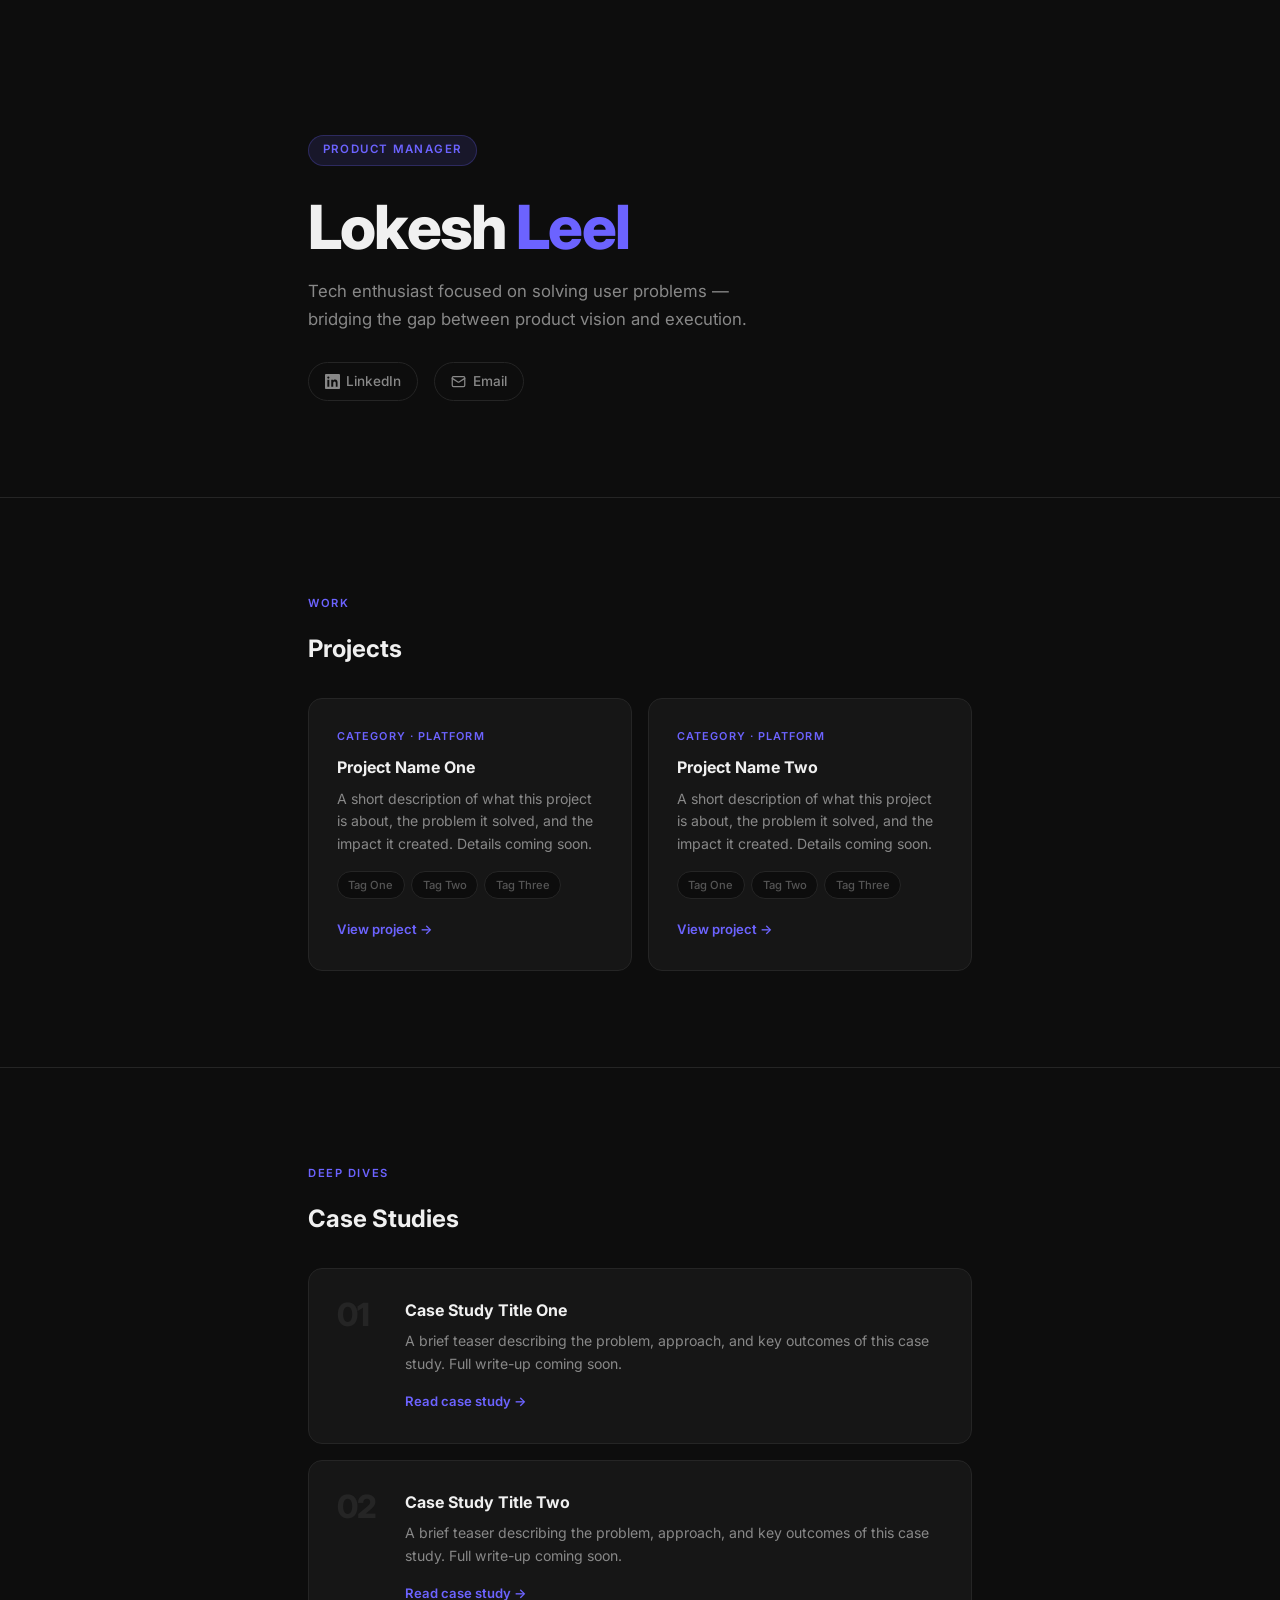
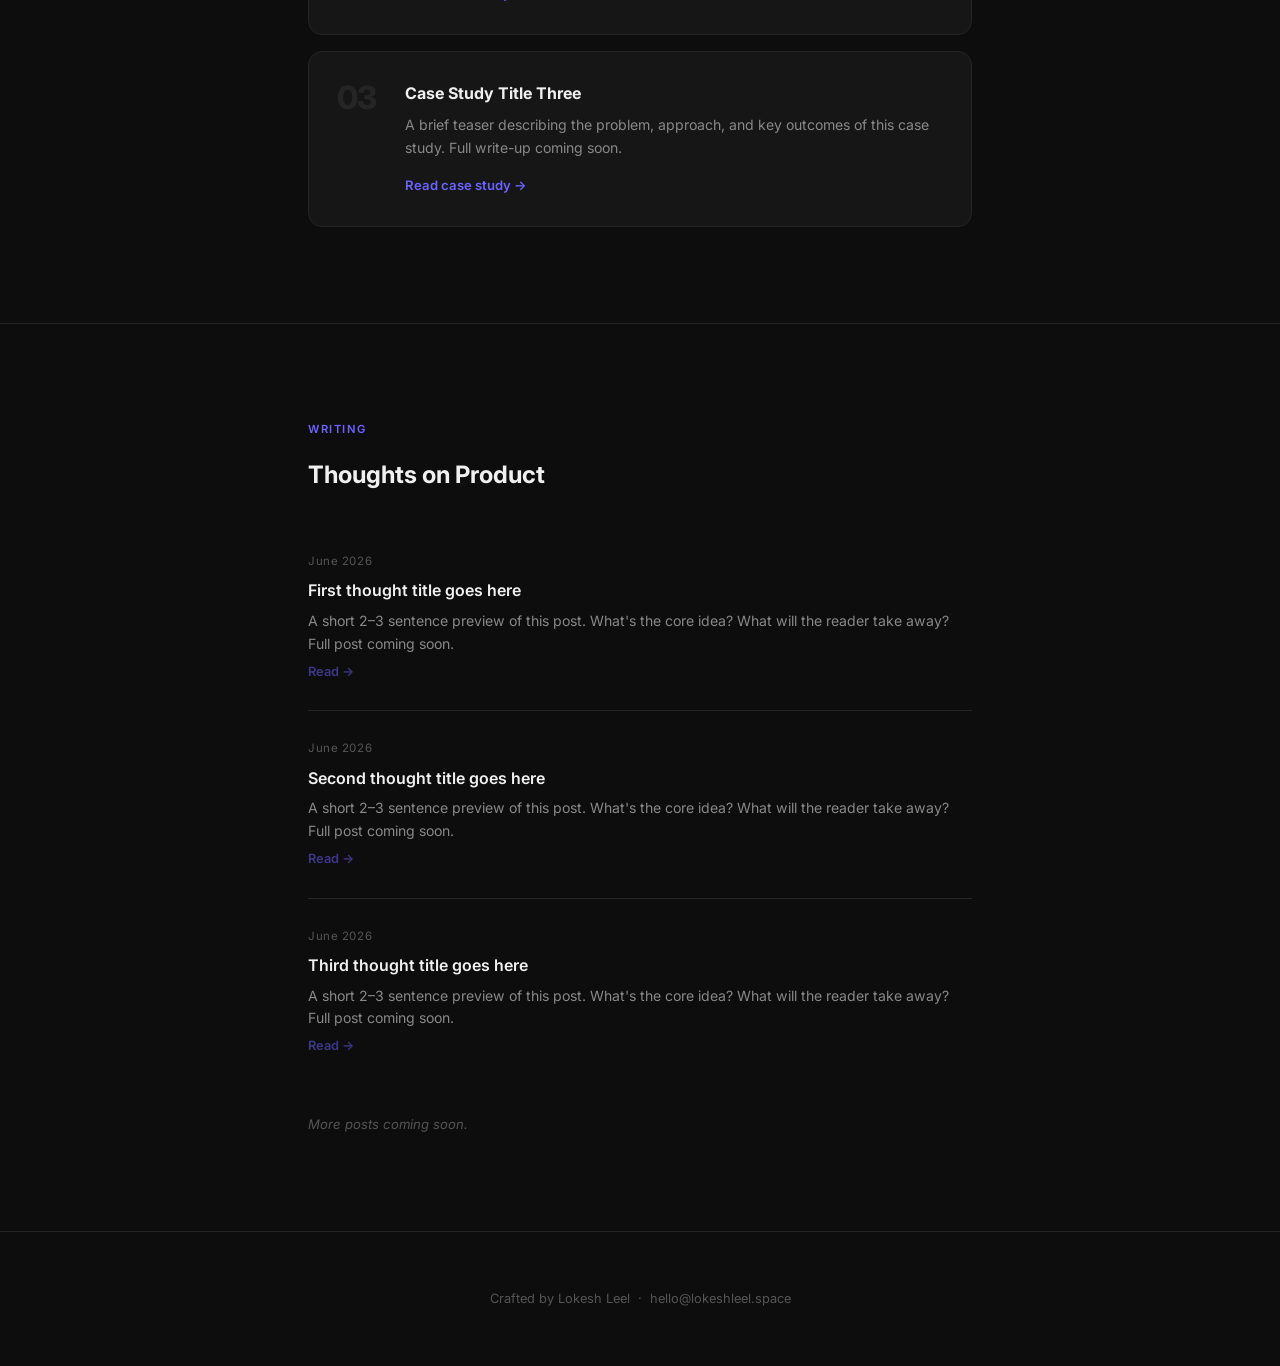
==== index.html @ c93e29b6 "Create placeholder pages for case studies and projects, activate links on index.html" ====
<!DOCTYPE html>
<html lang="en">
<head>
  <meta charset="UTF-8" />
  <meta name="viewport" content="width=device-width, initial-scale=1.0" />

  <!-- SEO -->
  <title>Lokesh Leel — Product Manager</title>
  <meta name="description" content="Lokesh Leel is a tech enthusiast and Product Manager focused on solving real user problems through thoughtful product design." />
  <meta name="author" content="Lokesh Leel" />
  <meta property="og:title" content="Lokesh Leel — Product Manager" />
  <meta property="og:description" content="Tech enthusiast focused on solving user problems." />
  <meta property="og:type" content="website" />
  <meta property="og:url" content="https://lokeshleel.space" />

  <!-- Fonts -->
  <link rel="preconnect" href="https://fonts.googleapis.com" />
  <link rel="preconnect" href="https://fonts.gstatic.com" crossorigin />
  <link href="https://fonts.googleapis.com/css2?family=Inter:wght@400;500;600;700;800&display=swap" rel="stylesheet" />

  <link rel="stylesheet" href="style.css" />

  <!-- Analytics -->
  <script defer src="https://cloud.umami.is/script.js" data-website-id="7a81422d-a703-432c-aa37-2cd7a7fa9232"></script>
</head>

<body>

  <!-- ════════════════════════════════
       HERO / NAME
  ════════════════════════════════ -->
  <section id="hero">
    <div class="container">

      <div class="fade-up">
        <span class="hero-tag">Product Manager</span>
      </div>

      <h1 class="hero-name fade-up">
        Lokesh <span>Leel</span>
      </h1>

      <p class="hero-bio fade-up">
        Tech enthusiast focused on solving user problems — bridging the gap between product vision and execution.
      </p>

      <div class="social-links fade-up">

        <!-- LinkedIn -->
        <a
          id="link-linkedin"
          class="social-link"
          href="https://www.linkedin.com/in/leellokesh/"
          target="_blank"
          rel="noopener noreferrer"
          aria-label="LinkedIn profile"
        >
          <svg viewBox="0 0 24 24" fill="currentColor" aria-hidden="true">
            <path d="M20.447 20.452H17.21v-5.569c0-1.328-.024-3.037-1.85-3.037-1.852 0-2.136 1.445-2.136 2.939v5.667H9.988V9h3.105v1.561h.044c.433-.82 1.489-1.685 3.065-1.685 3.277 0 3.882 2.157 3.882 4.964v6.612zM5.337 7.433a1.8 1.8 0 1 1 0-3.601 1.8 1.8 0 0 1 0 3.601zm1.554 13.019H3.783V9h3.108v11.452zM22.225 0H1.771C.792 0 0 .774 0 1.729v20.542C0 23.227.792 24 1.771 24h20.451C23.2 24 24 23.227 24 22.271V1.729C24 .774 23.2 0 22.222 0h.003z"/>
          </svg>
          LinkedIn
        </a>

        <!-- Email placeholder -->
        <a
          id="link-email"
          class="social-link"
          href="mailto:hello@lokeshleel.space"
          aria-label="Send an email"
        >
          <svg viewBox="0 0 24 24" fill="none" stroke="currentColor" stroke-width="2" stroke-linecap="round" stroke-linejoin="round" aria-hidden="true">
            <rect x="2" y="4" width="20" height="16" rx="2"/>
            <path d="m22 7-8.97 5.7a1.94 1.94 0 0 1-2.06 0L2 7"/>
          </svg>
          Email
        </a>

      </div>

    </div>
  </section>


  <!-- ════════════════════════════════
       PROJECTS
  ════════════════════════════════ -->
  <section id="projects">
    <div class="container">

      <p class="section-label">Work</p>
      <h2 class="section-title">Projects</h2>

      <div class="card-grid">

        <!-- Project 1 — placeholder -->
        <article class="card" id="project-1">
          <p class="card-tag">Category · Platform</p>
          <h3 class="card-title">Project Name One</h3>
          <p class="card-desc">
            A short description of what this project is about, the problem it solved, and the impact it created. Details coming soon.
          </p>
          <div class="chip-row">
            <span class="chip">Tag One</span>
            <span class="chip">Tag Two</span>
            <span class="chip">Tag Three</span>
          </div>
          <a class="card-link active" href="/project01/">View project →</a>
        </article>

        <!-- Project 2 — placeholder -->
        <article class="card" id="project-2">
          <p class="card-tag">Category · Platform</p>
          <h3 class="card-title">Project Name Two</h3>
          <p class="card-desc">
            A short description of what this project is about, the problem it solved, and the impact it created. Details coming soon.
          </p>
          <div class="chip-row">
            <span class="chip">Tag One</span>
            <span class="chip">Tag Two</span>
            <span class="chip">Tag Three</span>
          </div>
          <a class="card-link active" href="/project02/">View project →</a>
        </article>

      </div>
    </div>
  </section>


  <!-- ════════════════════════════════
       CASE STUDIES
  ════════════════════════════════ -->
  <section id="case-studies">
    <div class="container">

      <p class="section-label">Deep Dives</p>
      <h2 class="section-title">Case Studies</h2>

      <div class="case-grid">

        <!-- Case Study 1 -->
        <article class="case-card" id="case-study-1">
          <div class="case-num" aria-hidden="true">01</div>
          <div class="case-body">
            <h3 class="case-title">Case Study Title One</h3>
            <p class="case-teaser">
              A brief teaser describing the problem, approach, and key outcomes of this case study. Full write-up coming soon.
            </p>
            <a class="card-link active" href="/casestudy01/">Read case study →</a>
          </div>
        </article>

        <!-- Case Study 2 -->
        <article class="case-card" id="case-study-2">
          <div class="case-num" aria-hidden="true">02</div>
          <div class="case-body">
            <h3 class="case-title">Case Study Title Two</h3>
            <p class="case-teaser">
              A brief teaser describing the problem, approach, and key outcomes of this case study. Full write-up coming soon.
            </p>
            <a class="card-link active" href="/casestudy02/">Read case study →</a>
          </div>
        </article>

        <!-- Case Study 3 -->
        <article class="case-card" id="case-study-3">
          <div class="case-num" aria-hidden="true">03</div>
          <div class="case-body">
            <h3 class="case-title">Case Study Title Three</h3>
            <p class="case-teaser">
              A brief teaser describing the problem, approach, and key outcomes of this case study. Full write-up coming soon.
            </p>
            <a class="card-link active" href="/casestudy03/">Read case study →</a>
          </div>
        </article>

      </div>
    </div>
  </section>


  <!-- ════════════════════════════════
       THOUGHTS / MINI BLOG
  ════════════════════════════════ -->
  <section id="thoughts">
    <div class="container">

      <p class="section-label">Writing</p>
      <h2 class="section-title">Thoughts on Product</h2>

      <div class="thoughts-list">

        <!-- Thought 1 — placeholder -->
        <article class="thought-item" id="thought-1">
          <time class="thought-date" datetime="2026-06">June 2026</time>
          <h3 class="thought-title">First thought title goes here</h3>
          <p class="thought-excerpt">
            A short 2–3 sentence preview of this post. What's the core idea? What will the reader take away? Full post coming soon.
          </p>
          <a class="thought-link" href="#" aria-disabled="true" tabindex="-1">Read →</a>
        </article>

        <!-- Thought 2 — placeholder -->
        <article class="thought-item" id="thought-2">
          <time class="thought-date" datetime="2026-06">June 2026</time>
          <h3 class="thought-title">Second thought title goes here</h3>
          <p class="thought-excerpt">
            A short 2–3 sentence preview of this post. What's the core idea? What will the reader take away? Full post coming soon.
          </p>
          <a class="thought-link" href="#" aria-disabled="true" tabindex="-1">Read →</a>
        </article>

        <!-- Thought 3 — placeholder -->
        <article class="thought-item" id="thought-3">
          <time class="thought-date" datetime="2026-06">June 2026</time>
          <h3 class="thought-title">Third thought title goes here</h3>
          <p class="thought-excerpt">
            A short 2–3 sentence preview of this post. What's the core idea? What will the reader take away? Full post coming soon.
          </p>
          <a class="thought-link" href="#" aria-disabled="true" tabindex="-1">Read →</a>
        </article>

      </div>

      <p class="thoughts-footer">More posts coming soon.</p>

    </div>
  </section>


  <!-- ════════════════════════════════
       FOOTER
  ════════════════════════════════ -->
  <footer>
    <div class="container">
      <p>
        Crafted by <a href="https://www.linkedin.com/in/leellokesh/" target="_blank" rel="noopener noreferrer">Lokesh Leel</a>
        &nbsp;·&nbsp;
        <a href="mailto:hello@lokeshleel.space">hello@lokeshleel.space</a>
      </p>
    </div>
  </footer>

</body>
</html>
---- style.css ----
/* ===== RESET & BASE ===== */
*, *::before, *::after {
  box-sizing: border-box;
  margin: 0;
  padding: 0;
}

:root {
  --bg:           #0d0d0d;
  --surface:      #161616;
  --surface-hover:#1e1e1e;
  --border:       #252525;
  --accent:       #6c63ff;
  --accent-dim:   rgba(108, 99, 255, 0.12);
  --text-primary: #f0f0f0;
  --text-secondary: #888;
  --text-muted:   #555;

  --space-xs:  0.5rem;
  --space-sm:  1rem;
  --space-md:  1.75rem;
  --space-lg:  3.5rem;
  --space-xl:  6rem;

  --radius-sm: 8px;
  --radius-md: 14px;

  --max-w: 720px;
  --transition: 0.22s ease;
}

html {
  scroll-behavior: smooth;
}

body {
  background-color: var(--bg);
  color: var(--text-primary);
  font-family: 'Inter', sans-serif;
  font-size: 16px;
  line-height: 1.7;
  -webkit-font-smoothing: antialiased;
}

/* ===== LAYOUT ===== */
.container {
  max-width: var(--max-w);
  margin: 0 auto;
  padding: 0 var(--space-md);
}

section {
  padding: var(--space-xl) 0;
}

section + section {
  border-top: 1px solid var(--border);
}

/* ===== ANIMATIONS ===== */
@keyframes fadeUp {
  from {
    opacity: 0;
    transform: translateY(24px);
  }
  to {
    opacity: 1;
    transform: translateY(0);
  }
}

.fade-up {
  opacity: 0;
  animation: fadeUp 0.6s ease forwards;
}

.fade-up:nth-child(1) { animation-delay: 0.05s; }
.fade-up:nth-child(2) { animation-delay: 0.15s; }
.fade-up:nth-child(3) { animation-delay: 0.25s; }
.fade-up:nth-child(4) { animation-delay: 0.35s; }
.fade-up:nth-child(5) { animation-delay: 0.45s; }

/* ===== SECTION LABEL ===== */
.section-label {
  font-size: 0.7rem;
  font-weight: 600;
  letter-spacing: 0.14em;
  text-transform: uppercase;
  color: var(--accent);
  margin-bottom: var(--space-sm);
}

.section-title {
  font-size: 1.5rem;
  font-weight: 700;
  color: var(--text-primary);
  margin-bottom: var(--space-md);
}

/* ===== HERO ===== */
#hero {
  padding-top: calc(var(--space-xl) * 1.4);
  padding-bottom: var(--space-xl);
  border-top: none;
}

.hero-tag {
  display: inline-block;
  font-size: 0.72rem;
  font-weight: 600;
  letter-spacing: 0.12em;
  text-transform: uppercase;
  color: var(--accent);
  background: var(--accent-dim);
  border: 1px solid rgba(108, 99, 255, 0.25);
  border-radius: 999px;
  padding: 0.3rem 0.85rem;
  margin-bottom: var(--space-md);
}

.hero-name {
  font-size: clamp(2.4rem, 6vw, 3.8rem);
  font-weight: 800;
  line-height: 1.1;
  letter-spacing: -0.03em;
  color: var(--text-primary);
  margin-bottom: var(--space-sm);
}

.hero-name span {
  color: var(--accent);
}

.hero-bio {
  font-size: 1.05rem;
  color: var(--text-secondary);
  max-width: 480px;
  margin-bottom: var(--space-md);
}

/* Social links */
.social-links {
  display: flex;
  gap: var(--space-sm);
  flex-wrap: wrap;
}

.social-link {
  display: inline-flex;
  align-items: center;
  gap: 0.4rem;
  font-size: 0.85rem;
  font-weight: 500;
  color: var(--text-secondary);
  text-decoration: none;
  padding: 0.45rem 1rem;
  border: 1px solid var(--border);
  border-radius: 999px;
  transition: color var(--transition), border-color var(--transition), background var(--transition);
}

.social-link:hover {
  color: var(--text-primary);
  border-color: var(--accent);
  background: var(--accent-dim);
}

.social-link svg {
  width: 15px;
  height: 15px;
  flex-shrink: 0;
}

/* ===== CARDS ===== */
.card-grid {
  display: grid;
  grid-template-columns: 1fr;
  gap: var(--space-sm);
}

@media (min-width: 560px) {
  .card-grid {
    grid-template-columns: 1fr 1fr;
  }
}

.card {
  background: var(--surface);
  border: 1px solid var(--border);
  border-radius: var(--radius-md);
  padding: var(--space-md);
  transition: transform var(--transition), border-color var(--transition), background var(--transition);
  cursor: default;
}

.card:hover {
  transform: translateY(-4px);
  border-color: rgba(108, 99, 255, 0.35);
  background: var(--surface-hover);
}

.card-tag {
  font-size: 0.68rem;
  font-weight: 600;
  letter-spacing: 0.1em;
  text-transform: uppercase;
  color: var(--accent);
  margin-bottom: 0.5rem;
}

.card-title {
  font-size: 1rem;
  font-weight: 700;
  color: var(--text-primary);
  margin-bottom: 0.45rem;
}

.card-desc {
  font-size: 0.88rem;
  color: var(--text-secondary);
  line-height: 1.6;
  margin-bottom: var(--space-sm);
}

.chip-row {
  display: flex;
  flex-wrap: wrap;
  gap: 0.4rem;
  margin-bottom: var(--space-sm);
}

.chip {
  font-size: 0.7rem;
  font-weight: 500;
  color: var(--text-muted);
  background: var(--bg);
  border: 1px solid var(--border);
  border-radius: 999px;
  padding: 0.2rem 0.65rem;
}

.card-link {
  font-size: 0.82rem;
  font-weight: 600;
  color: var(--accent);
  text-decoration: none;
  opacity: 0.5;
  pointer-events: none;
  display: inline-flex;
  align-items: center;
  gap: 0.3rem;
  transition: opacity var(--transition);
}

.card-link.active {
  opacity: 1;
  pointer-events: all;
}

.card-link.active:hover {
  opacity: 0.75;
}

/* ===== CASE STUDIES ===== */
.case-grid {
  display: flex;
  flex-direction: column;
  gap: var(--space-sm);
}

.case-card {
  background: var(--surface);
  border: 1px solid var(--border);
  border-radius: var(--radius-md);
  padding: var(--space-md);
  display: flex;
  gap: var(--space-md);
  align-items: flex-start;
  transition: transform var(--transition), border-color var(--transition), background var(--transition);
}

.case-card:hover {
  transform: translateY(-3px);
  border-color: rgba(108, 99, 255, 0.35);
  background: var(--surface-hover);
}

.case-num {
  font-size: 2rem;
  font-weight: 800;
  color: var(--border);
  line-height: 1;
  min-width: 2.5rem;
  letter-spacing: -0.04em;
  padding-top: 2px;
  transition: color var(--transition);
}

.case-card:hover .case-num {
  color: var(--accent);
}

.case-body {
  flex: 1;
}

.case-title {
  font-size: 1rem;
  font-weight: 700;
  color: var(--text-primary);
  margin-bottom: 0.4rem;
}

.case-teaser {
  font-size: 0.88rem;
  color: var(--text-secondary);
  line-height: 1.6;
  margin-bottom: 0.75rem;
}

/* ===== THOUGHTS ===== */
.thoughts-list {
  display: flex;
  flex-direction: column;
  gap: 0;
}

.thought-item {
  padding: var(--space-md) 0;
  border-bottom: 1px solid var(--border);
  display: flex;
  flex-direction: column;
  gap: 0.35rem;
  transition: padding-left var(--transition);
}

.thought-item:last-of-type {
  border-bottom: none;
}

.thought-item:hover {
  padding-left: 6px;
}

.thought-date {
  font-size: 0.72rem;
  color: var(--text-muted);
  letter-spacing: 0.05em;
}

.thought-title {
  font-size: 1rem;
  font-weight: 600;
  color: var(--text-primary);
}

.thought-excerpt {
  font-size: 0.88rem;
  color: var(--text-secondary);
  line-height: 1.6;
}

.thought-link {
  font-size: 0.8rem;
  font-weight: 600;
  color: var(--accent);
  text-decoration: none;
  opacity: 0.5;
  pointer-events: none;
  align-self: flex-start;
}

.thoughts-footer {
  margin-top: var(--space-md);
  font-size: 0.82rem;
  color: var(--text-muted);
  font-style: italic;
}

/* ===== FOOTER ===== */
footer {
  border-top: 1px solid var(--border);
  padding: var(--space-lg) 0;
  text-align: center;
  font-size: 0.8rem;
  color: var(--text-muted);
}

footer a {
  color: var(--text-muted);
  text-decoration: none;
  transition: color var(--transition);
}

footer a:hover {
  color: var(--accent);
}

/* ===== RESPONSIVE ===== */
@media (max-width: 480px) {
  .case-card {
    flex-direction: column;
    gap: 0.5rem;
  }

  .case-num {
    font-size: 1.4rem;
  }
}
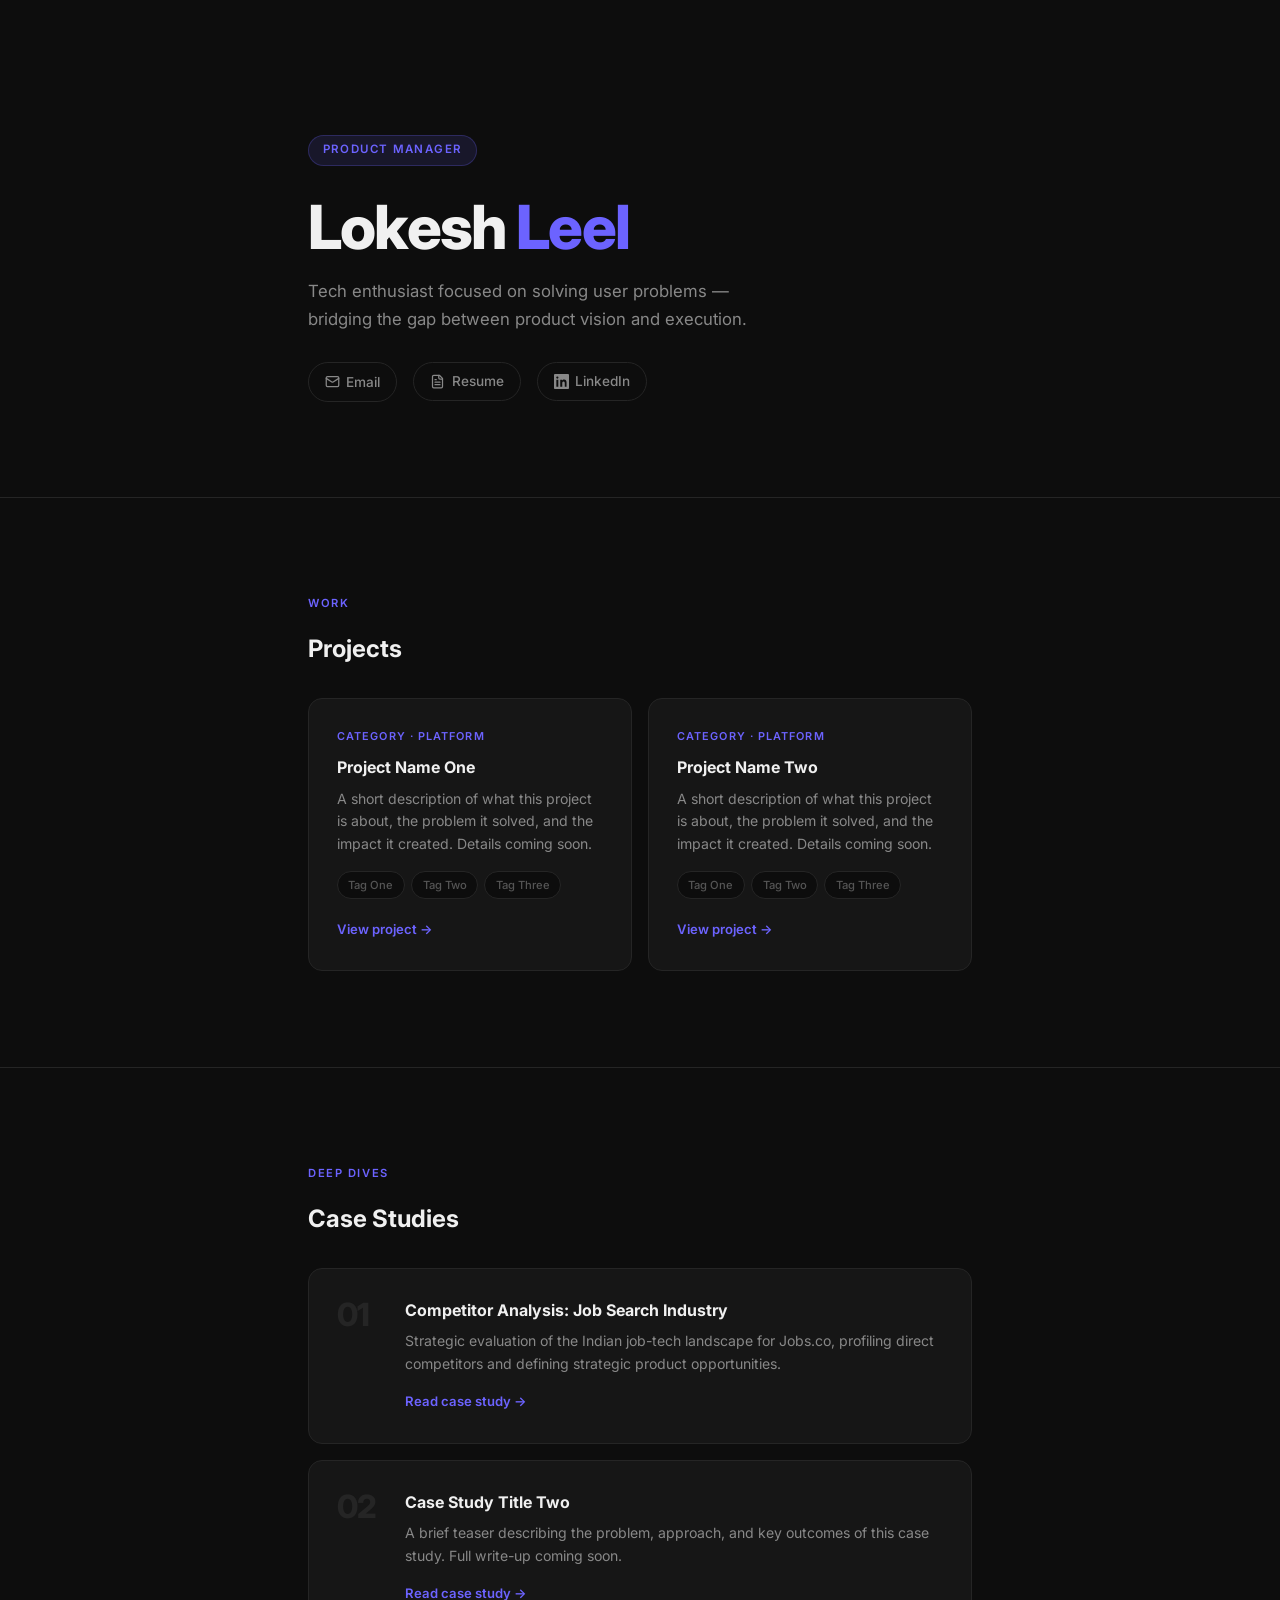
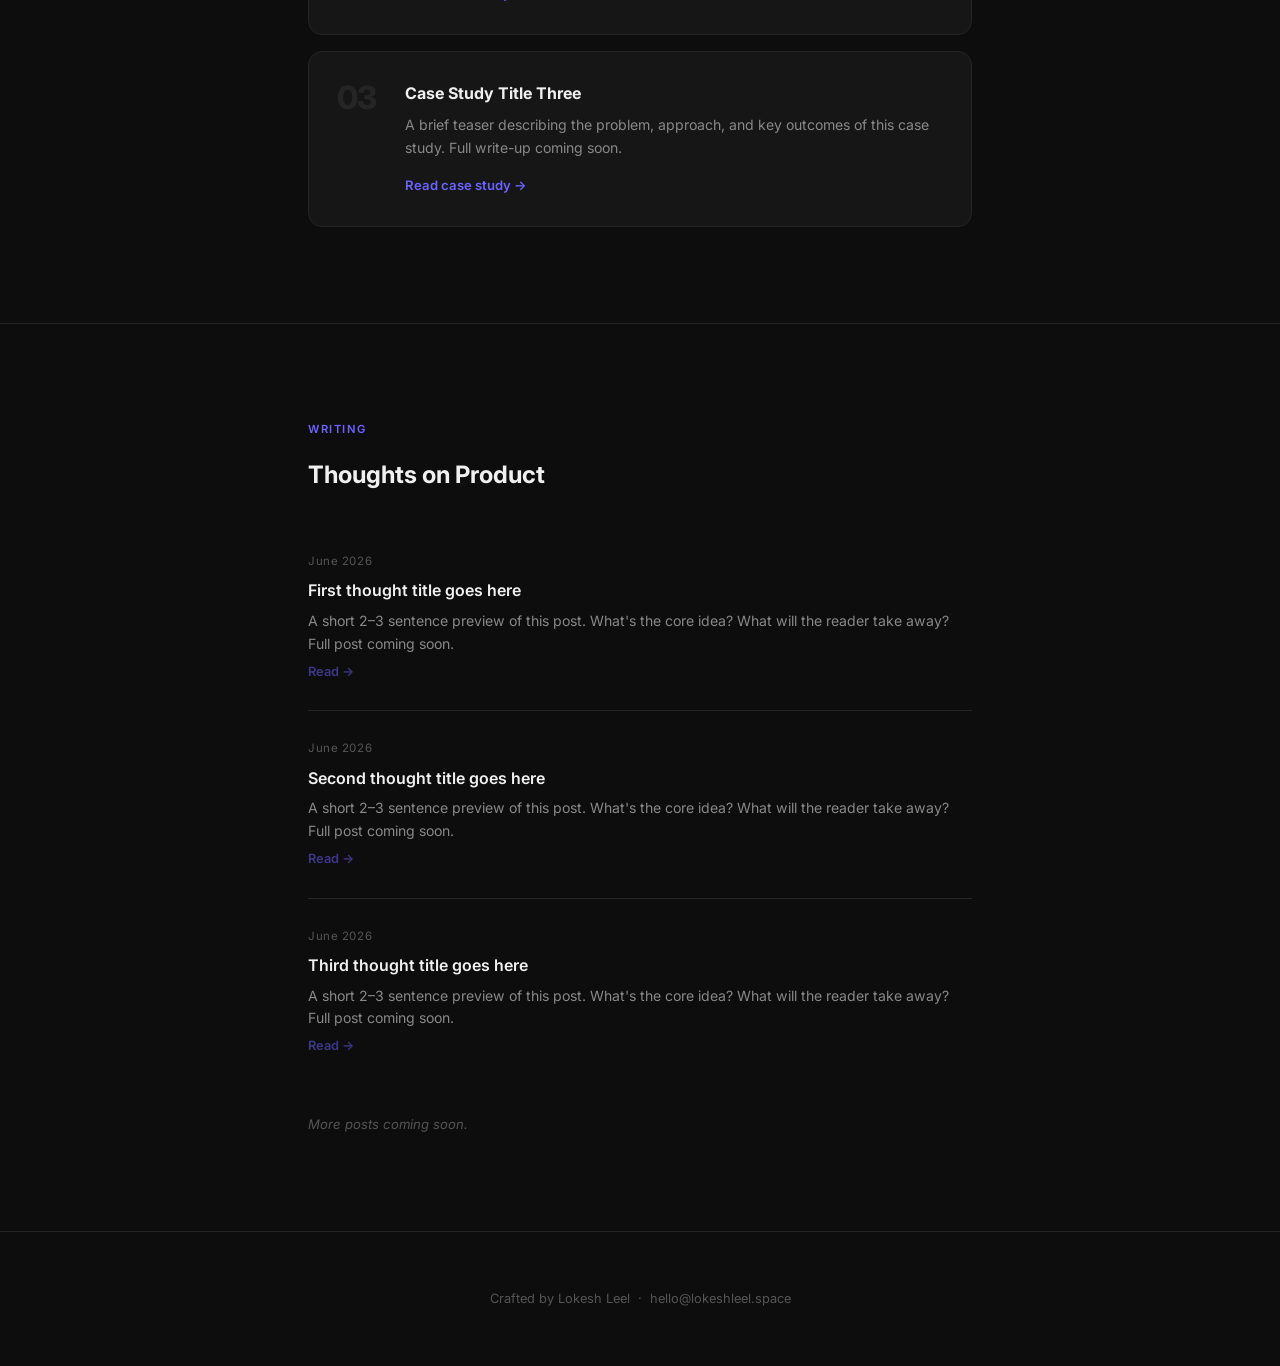
==== commit b9f0b5b9: "Update competitor analysis case study page, add resume and case study assets" ====
--- a/index.html
+++ b/index.html
@@ -1,12 +1,14 @@
 <!DOCTYPE html>
 <html lang="en">
+
 <head>
   <meta charset="UTF-8" />
   <meta name="viewport" content="width=device-width, initial-scale=1.0" />
 
   <!-- SEO -->
   <title>Lokesh Leel — Product Manager</title>
-  <meta name="description" content="Lokesh Leel is a tech enthusiast and Product Manager focused on solving real user problems through thoughtful product design." />
+  <meta name="description"
+    content="Lokesh Leel is a tech enthusiast and Product Manager focused on solving real user problems through thoughtful product design." />
   <meta name="author" content="Lokesh Leel" />
   <meta property="og:title" content="Lokesh Leel — Product Manager" />
   <meta property="og:description" content="Tech enthusiast focused on solving user problems." />
@@ -46,33 +48,38 @@
 
       <div class="social-links fade-up">
 
+        <!-- Email -->
+        <a id="link-email" class="social-link" href="mailto:hello@lokeshleel.space" aria-label="Send an email">
+          <svg viewBox="0 0 24 24" fill="none" stroke="currentColor" stroke-width="2" stroke-linecap="round"
+            stroke-linejoin="round" aria-hidden="true">
+            <rect x="2" y="4" width="20" height="16" rx="2" />
+            <path d="m22 7-8.97 5.7a1.94 1.94 0 0 1-2.06 0L2 7" />
+          </svg>
+          Email
+        </a>
+
+        <!-- Resume -->
+        <a id="link-resume" class="social-link" href="Resume/Lokesh%20Leel%20-%20Professional%20Resume%20(PM).pdf"
+          target="_blank" rel="noopener noreferrer" aria-label="View Resume">
+          <svg viewBox="0 0 24 24" fill="none" stroke="currentColor" stroke-width="2" stroke-linecap="round"
+            stroke-linejoin="round" aria-hidden="true">
+            <path d="M15 2H6a2 2 0 0 0-2 2v16a2 2 0 0 0 2 2h12a2 2 0 0 0 2-2V7Z" />
+            <path d="M14 2v4a2 2 0 0 0 2 2h4" />
+            <path d="M10 9H8" />
+            <path d="M16 13H8" />
+            <path d="M16 17H8" />
+          </svg>
+          Resume
+        </a>
+
         <!-- LinkedIn -->
-        <a
-          id="link-linkedin"
-          class="social-link"
-          href="https://www.linkedin.com/in/leellokesh/"
-          target="_blank"
-          rel="noopener noreferrer"
-          aria-label="LinkedIn profile"
-        >
+        <a id="link-linkedin" class="social-link" href="https://www.linkedin.com/in/leellokesh/" target="_blank"
+          rel="noopener noreferrer" aria-label="LinkedIn profile">
           <svg viewBox="0 0 24 24" fill="currentColor" aria-hidden="true">
-            <path d="M20.447 20.452H17.21v-5.569c0-1.328-.024-3.037-1.85-3.037-1.852 0-2.136 1.445-2.136 2.939v5.667H9.988V9h3.105v1.561h.044c.433-.82 1.489-1.685 3.065-1.685 3.277 0 3.882 2.157 3.882 4.964v6.612zM5.337 7.433a1.8 1.8 0 1 1 0-3.601 1.8 1.8 0 0 1 0 3.601zm1.554 13.019H3.783V9h3.108v11.452zM22.225 0H1.771C.792 0 0 .774 0 1.729v20.542C0 23.227.792 24 1.771 24h20.451C23.2 24 24 23.227 24 22.271V1.729C24 .774 23.2 0 22.222 0h.003z"/>
+            <path
+              d="M20.447 20.452H17.21v-5.569c0-1.328-.024-3.037-1.85-3.037-1.852 0-2.136 1.445-2.136 2.939v5.667H9.988V9h3.105v1.561h.044c.433-.82 1.489-1.685 3.065-1.685 3.277 0 3.882 2.157 3.882 4.964v6.612zM5.337 7.433a1.8 1.8 0 1 1 0-3.601 1.8 1.8 0 0 1 0 3.601zm1.554 13.019H3.783V9h3.108v11.452zM22.225 0H1.771C.792 0 0 .774 0 1.729v20.542C0 23.227.792 24 1.771 24h20.451C23.2 24 24 23.227 24 22.271V1.729C24 .774 23.2 0 22.222 0h.003z" />
           </svg>
           LinkedIn
-        </a>
-
-        <!-- Email placeholder -->
-        <a
-          id="link-email"
-          class="social-link"
-          href="mailto:hello@lokeshleel.space"
-          aria-label="Send an email"
-        >
-          <svg viewBox="0 0 24 24" fill="none" stroke="currentColor" stroke-width="2" stroke-linecap="round" stroke-linejoin="round" aria-hidden="true">
-            <rect x="2" y="4" width="20" height="16" rx="2"/>
-            <path d="m22 7-8.97 5.7a1.94 1.94 0 0 1-2.06 0L2 7"/>
-          </svg>
-          Email
         </a>
 
       </div>
@@ -97,7 +104,8 @@
           <p class="card-tag">Category · Platform</p>
           <h3 class="card-title">Project Name One</h3>
           <p class="card-desc">
-            A short description of what this project is about, the problem it solved, and the impact it created. Details coming soon.
+            A short description of what this project is about, the problem it solved, and the impact it created. Details
+            coming soon.
           </p>
           <div class="chip-row">
             <span class="chip">Tag One</span>
@@ -112,7 +120,8 @@
           <p class="card-tag">Category · Platform</p>
           <h3 class="card-title">Project Name Two</h3>
           <p class="card-desc">
-            A short description of what this project is about, the problem it solved, and the impact it created. Details coming soon.
+            A short description of what this project is about, the problem it solved, and the impact it created. Details
+            coming soon.
           </p>
           <div class="chip-row">
             <span class="chip">Tag One</span>
@@ -142,9 +151,9 @@
         <article class="case-card" id="case-study-1">
           <div class="case-num" aria-hidden="true">01</div>
           <div class="case-body">
-            <h3 class="case-title">Case Study Title One</h3>
+            <h3 class="case-title">Competitor Analysis: Job Search Industry</h3>
             <p class="case-teaser">
-              A brief teaser describing the problem, approach, and key outcomes of this case study. Full write-up coming soon.
+              Strategic evaluation of the Indian job-tech landscape for Jobs.co, profiling direct competitors and defining strategic product opportunities.
             </p>
             <a class="card-link active" href="/casestudy01/">Read case study →</a>
           </div>
@@ -156,7 +165,8 @@
           <div class="case-body">
             <h3 class="case-title">Case Study Title Two</h3>
             <p class="case-teaser">
-              A brief teaser describing the problem, approach, and key outcomes of this case study. Full write-up coming soon.
+              A brief teaser describing the problem, approach, and key outcomes of this case study. Full write-up coming
+              soon.
             </p>
             <a class="card-link active" href="/casestudy02/">Read case study →</a>
           </div>
@@ -168,7 +178,8 @@
           <div class="case-body">
             <h3 class="case-title">Case Study Title Three</h3>
             <p class="case-teaser">
-              A brief teaser describing the problem, approach, and key outcomes of this case study. Full write-up coming soon.
+              A brief teaser describing the problem, approach, and key outcomes of this case study. Full write-up coming
+              soon.
             </p>
             <a class="card-link active" href="/casestudy03/">Read case study →</a>
           </div>
@@ -195,7 +206,8 @@
           <time class="thought-date" datetime="2026-06">June 2026</time>
           <h3 class="thought-title">First thought title goes here</h3>
           <p class="thought-excerpt">
-            A short 2–3 sentence preview of this post. What's the core idea? What will the reader take away? Full post coming soon.
+            A short 2–3 sentence preview of this post. What's the core idea? What will the reader take away? Full post
+            coming soon.
           </p>
           <a class="thought-link" href="#" aria-disabled="true" tabindex="-1">Read →</a>
         </article>
@@ -205,7 +217,8 @@
           <time class="thought-date" datetime="2026-06">June 2026</time>
           <h3 class="thought-title">Second thought title goes here</h3>
           <p class="thought-excerpt">
-            A short 2–3 sentence preview of this post. What's the core idea? What will the reader take away? Full post coming soon.
+            A short 2–3 sentence preview of this post. What's the core idea? What will the reader take away? Full post
+            coming soon.
           </p>
           <a class="thought-link" href="#" aria-disabled="true" tabindex="-1">Read →</a>
         </article>
@@ -215,7 +228,8 @@
           <time class="thought-date" datetime="2026-06">June 2026</time>
           <h3 class="thought-title">Third thought title goes here</h3>
           <p class="thought-excerpt">
-            A short 2–3 sentence preview of this post. What's the core idea? What will the reader take away? Full post coming soon.
+            A short 2–3 sentence preview of this post. What's the core idea? What will the reader take away? Full post
+            coming soon.
           </p>
           <a class="thought-link" href="#" aria-disabled="true" tabindex="-1">Read →</a>
         </article>
@@ -234,7 +248,8 @@
   <footer>
     <div class="container">
       <p>
-        Crafted by <a href="https://www.linkedin.com/in/leellokesh/" target="_blank" rel="noopener noreferrer">Lokesh Leel</a>
+        Crafted by <a href="https://www.linkedin.com/in/leellokesh/" target="_blank" rel="noopener noreferrer">Lokesh
+          Leel</a>
         &nbsp;·&nbsp;
         <a href="mailto:hello@lokeshleel.space">hello@lokeshleel.space</a>
       </p>
@@ -242,4 +257,5 @@
   </footer>
 
 </body>
-</html>
+
+</html>
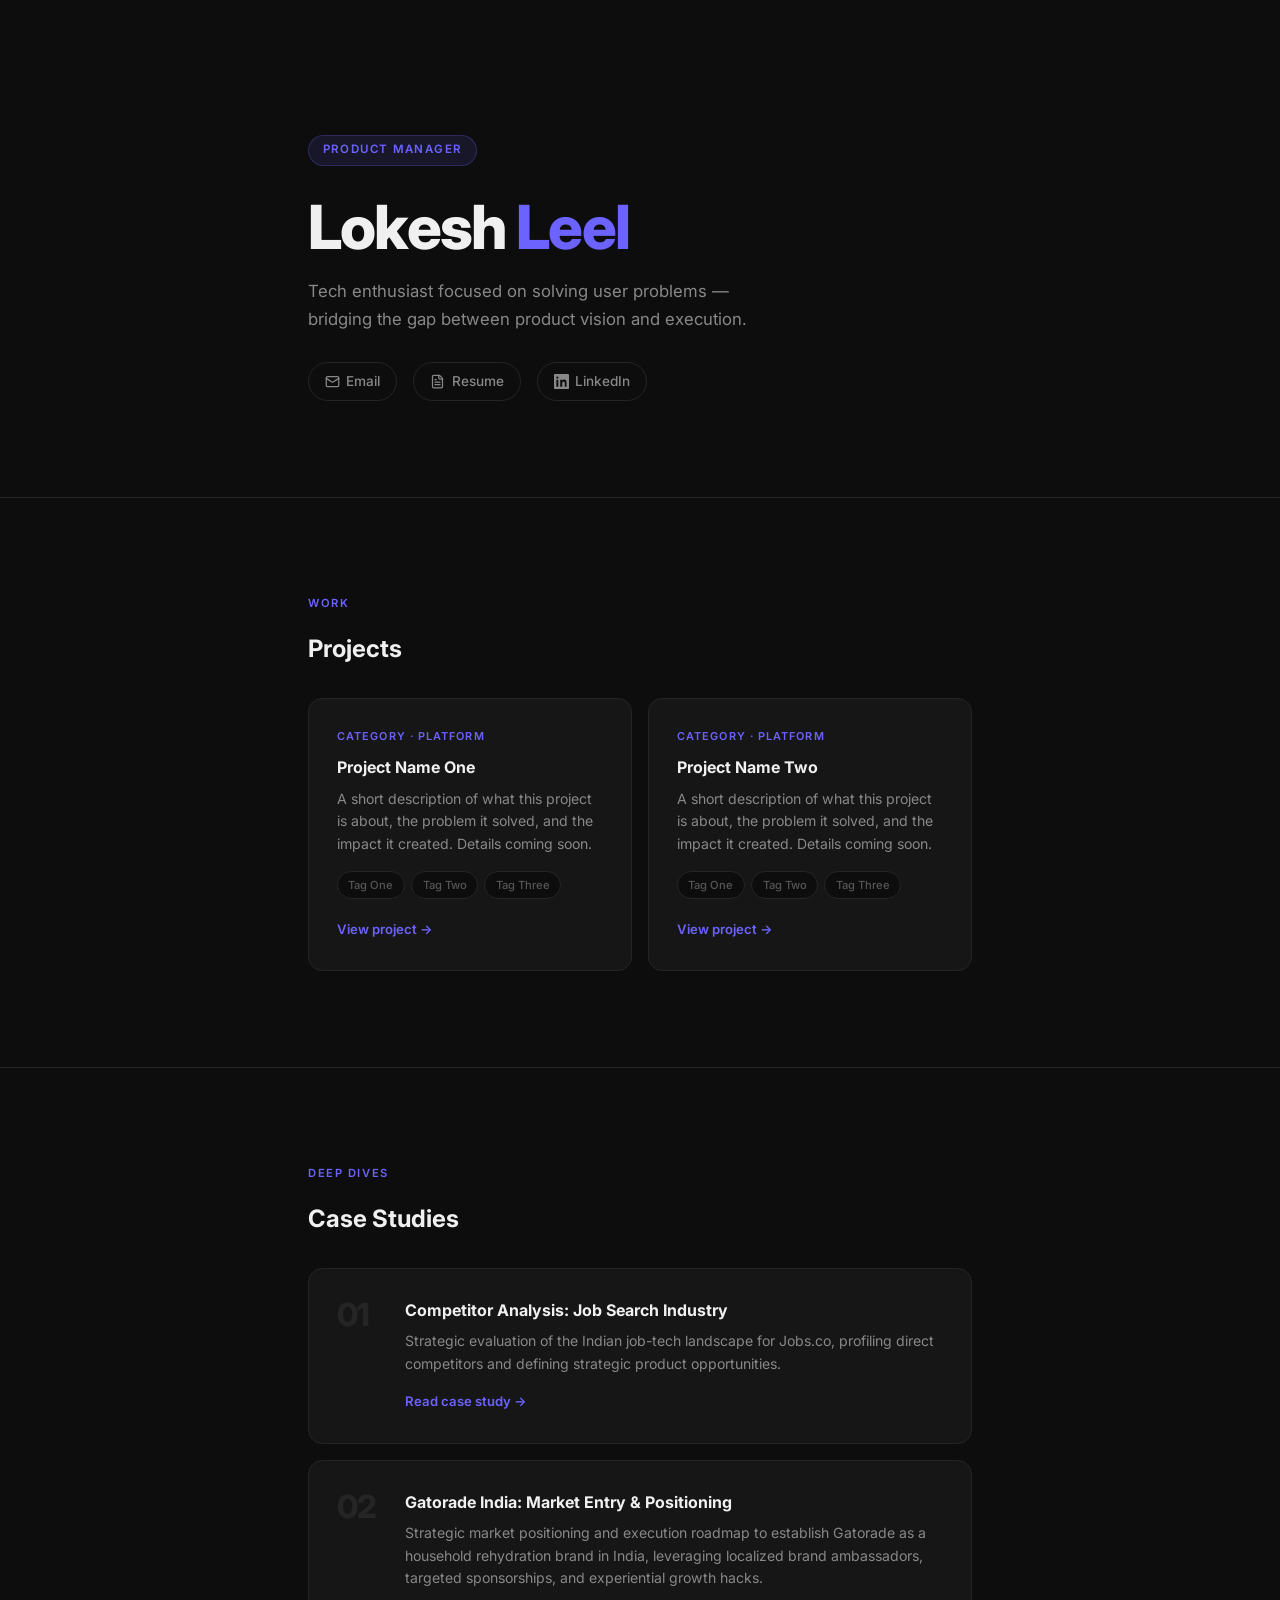
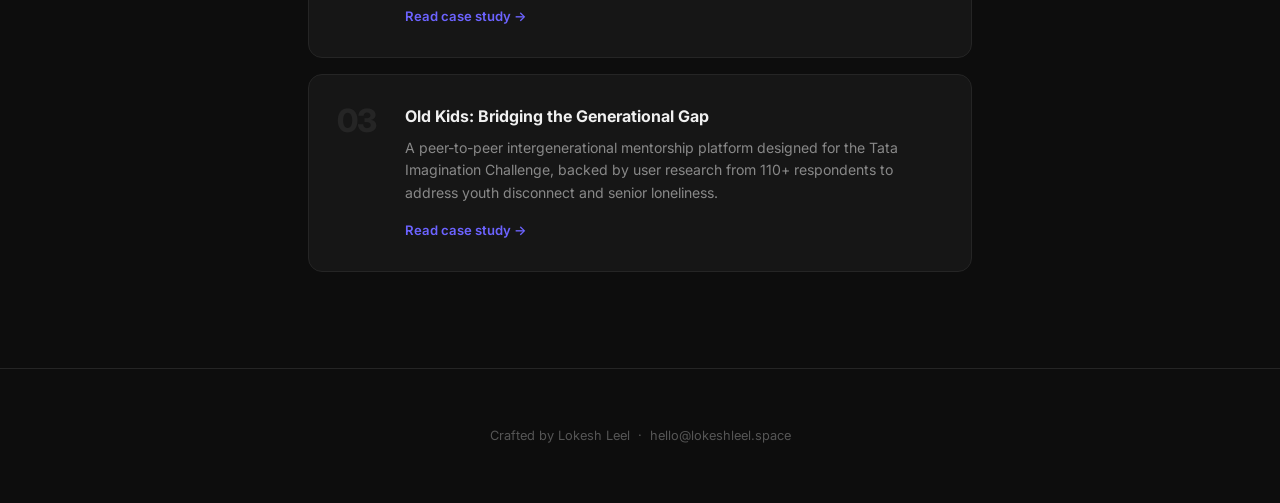
==== commit 16774c06: "Comment out Writing section and add recent case study changes" ====
--- a/index.html
+++ b/index.html
@@ -163,10 +163,9 @@
         <article class="case-card" id="case-study-2">
           <div class="case-num" aria-hidden="true">02</div>
           <div class="case-body">
-            <h3 class="case-title">Case Study Title Two</h3>
+            <h3 class="case-title">Gatorade India: Market Entry & Positioning</h3>
             <p class="case-teaser">
-              A brief teaser describing the problem, approach, and key outcomes of this case study. Full write-up coming
-              soon.
+              Strategic market positioning and execution roadmap to establish Gatorade as a household rehydration brand in India, leveraging localized brand ambassadors, targeted sponsorships, and experiential growth hacks.
             </p>
             <a class="card-link active" href="/casestudy02/">Read case study →</a>
           </div>
@@ -176,10 +175,9 @@
         <article class="case-card" id="case-study-3">
           <div class="case-num" aria-hidden="true">03</div>
           <div class="case-body">
-            <h3 class="case-title">Case Study Title Three</h3>
+            <h3 class="case-title">Old Kids: Bridging the Generational Gap</h3>
             <p class="case-teaser">
-              A brief teaser describing the problem, approach, and key outcomes of this case study. Full write-up coming
-              soon.
+              A peer-to-peer intergenerational mentorship platform designed for the Tata Imagination Challenge, backed by user research from 110+ respondents to address youth disconnect and senior loneliness.
             </p>
             <a class="card-link active" href="/casestudy03/">Read case study →</a>
           </div>
@@ -191,8 +189,9 @@
 
 
   <!-- ════════════════════════════════
-       THOUGHTS / MINI BLOG
-  ════════════════════════════════ -->
+       THOUGHTS / MINI BLOG (Commented Out)
+  ════════════════════════════════ -->
+  <!--
   <section id="thoughts">
     <div class="container">
 
@@ -201,7 +200,6 @@
 
       <div class="thoughts-list">
 
-        <!-- Thought 1 — placeholder -->
         <article class="thought-item" id="thought-1">
           <time class="thought-date" datetime="2026-06">June 2026</time>
           <h3 class="thought-title">First thought title goes here</h3>
@@ -212,7 +210,6 @@
           <a class="thought-link" href="#" aria-disabled="true" tabindex="-1">Read →</a>
         </article>
 
-        <!-- Thought 2 — placeholder -->
         <article class="thought-item" id="thought-2">
           <time class="thought-date" datetime="2026-06">June 2026</time>
           <h3 class="thought-title">Second thought title goes here</h3>
@@ -223,7 +220,6 @@
           <a class="thought-link" href="#" aria-disabled="true" tabindex="-1">Read →</a>
         </article>
 
-        <!-- Thought 3 — placeholder -->
         <article class="thought-item" id="thought-3">
           <time class="thought-date" datetime="2026-06">June 2026</time>
           <h3 class="thought-title">Third thought title goes here</h3>
@@ -240,6 +236,7 @@
 
     </div>
   </section>
+  -->
 
 
   <!-- ════════════════════════════════
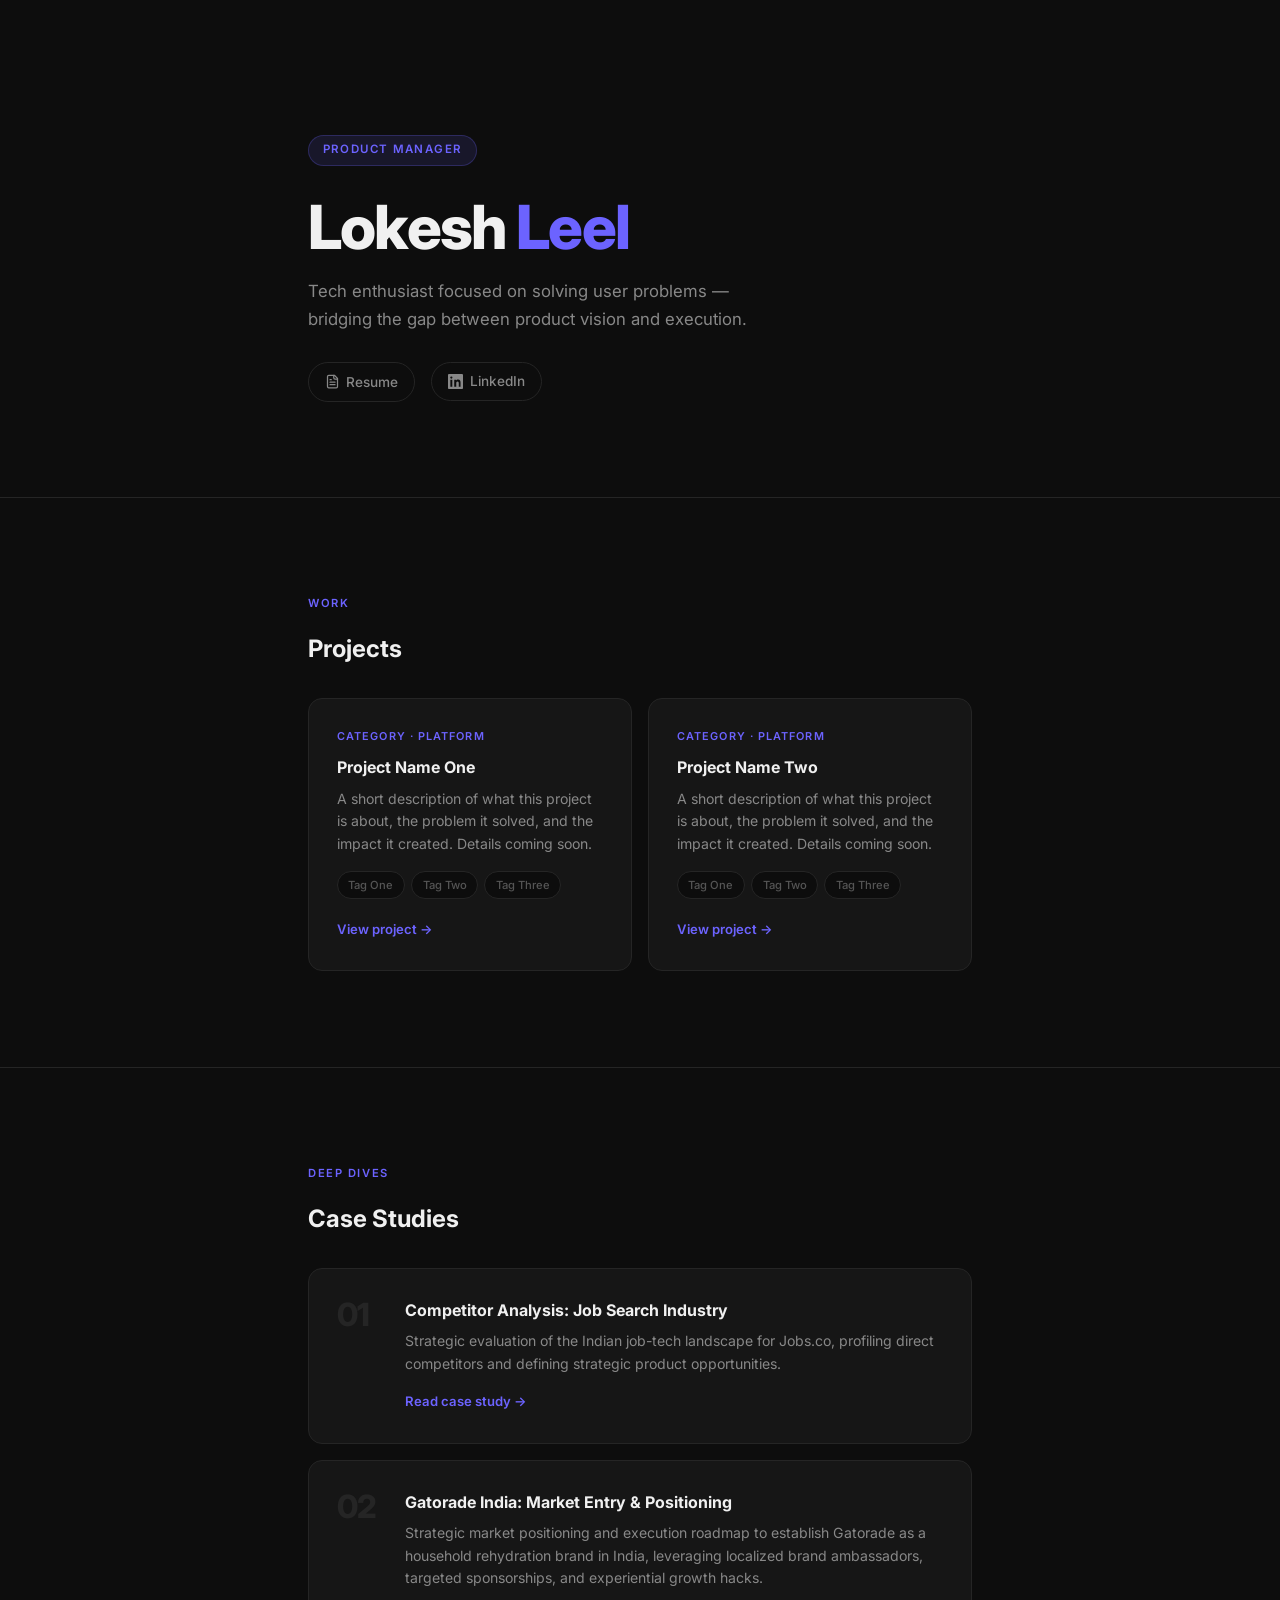
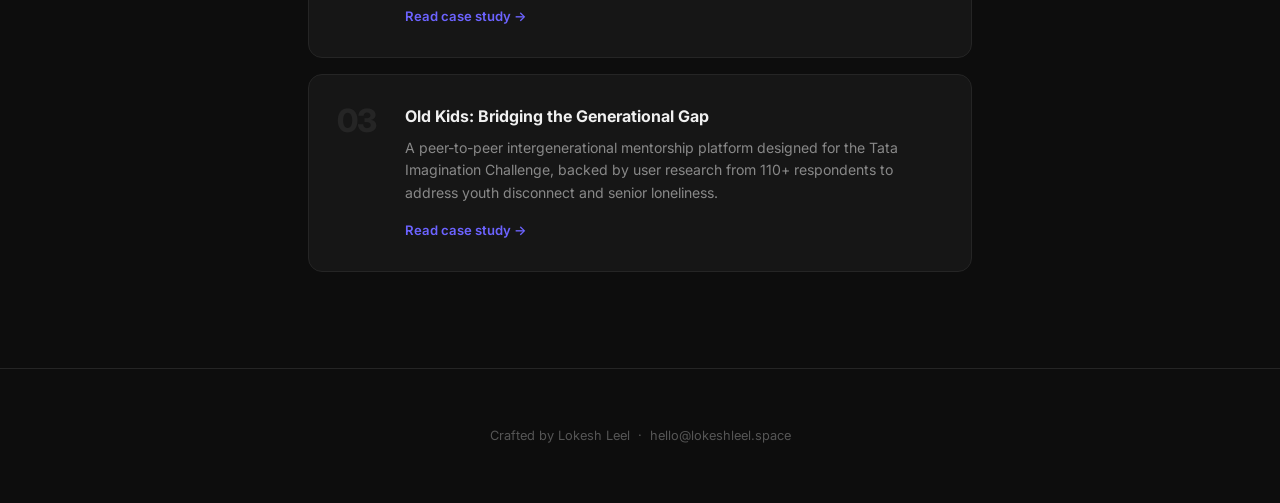
==== commit 9ceccc84: "Delete email button from hero section" ====
--- a/index.html
+++ b/index.html
@@ -48,15 +48,7 @@
 
       <div class="social-links fade-up">
 
-        <!-- Email -->
-        <a id="link-email" class="social-link" href="mailto:hello@lokeshleel.space" aria-label="Send an email">
-          <svg viewBox="0 0 24 24" fill="none" stroke="currentColor" stroke-width="2" stroke-linecap="round"
-            stroke-linejoin="round" aria-hidden="true">
-            <rect x="2" y="4" width="20" height="16" rx="2" />
-            <path d="m22 7-8.97 5.7a1.94 1.94 0 0 1-2.06 0L2 7" />
-          </svg>
-          Email
-        </a>
+
 
         <!-- Resume -->
         <a id="link-resume" class="social-link" href="Resume/Lokesh%20Leel%20-%20Professional%20Resume%20(PM).pdf"
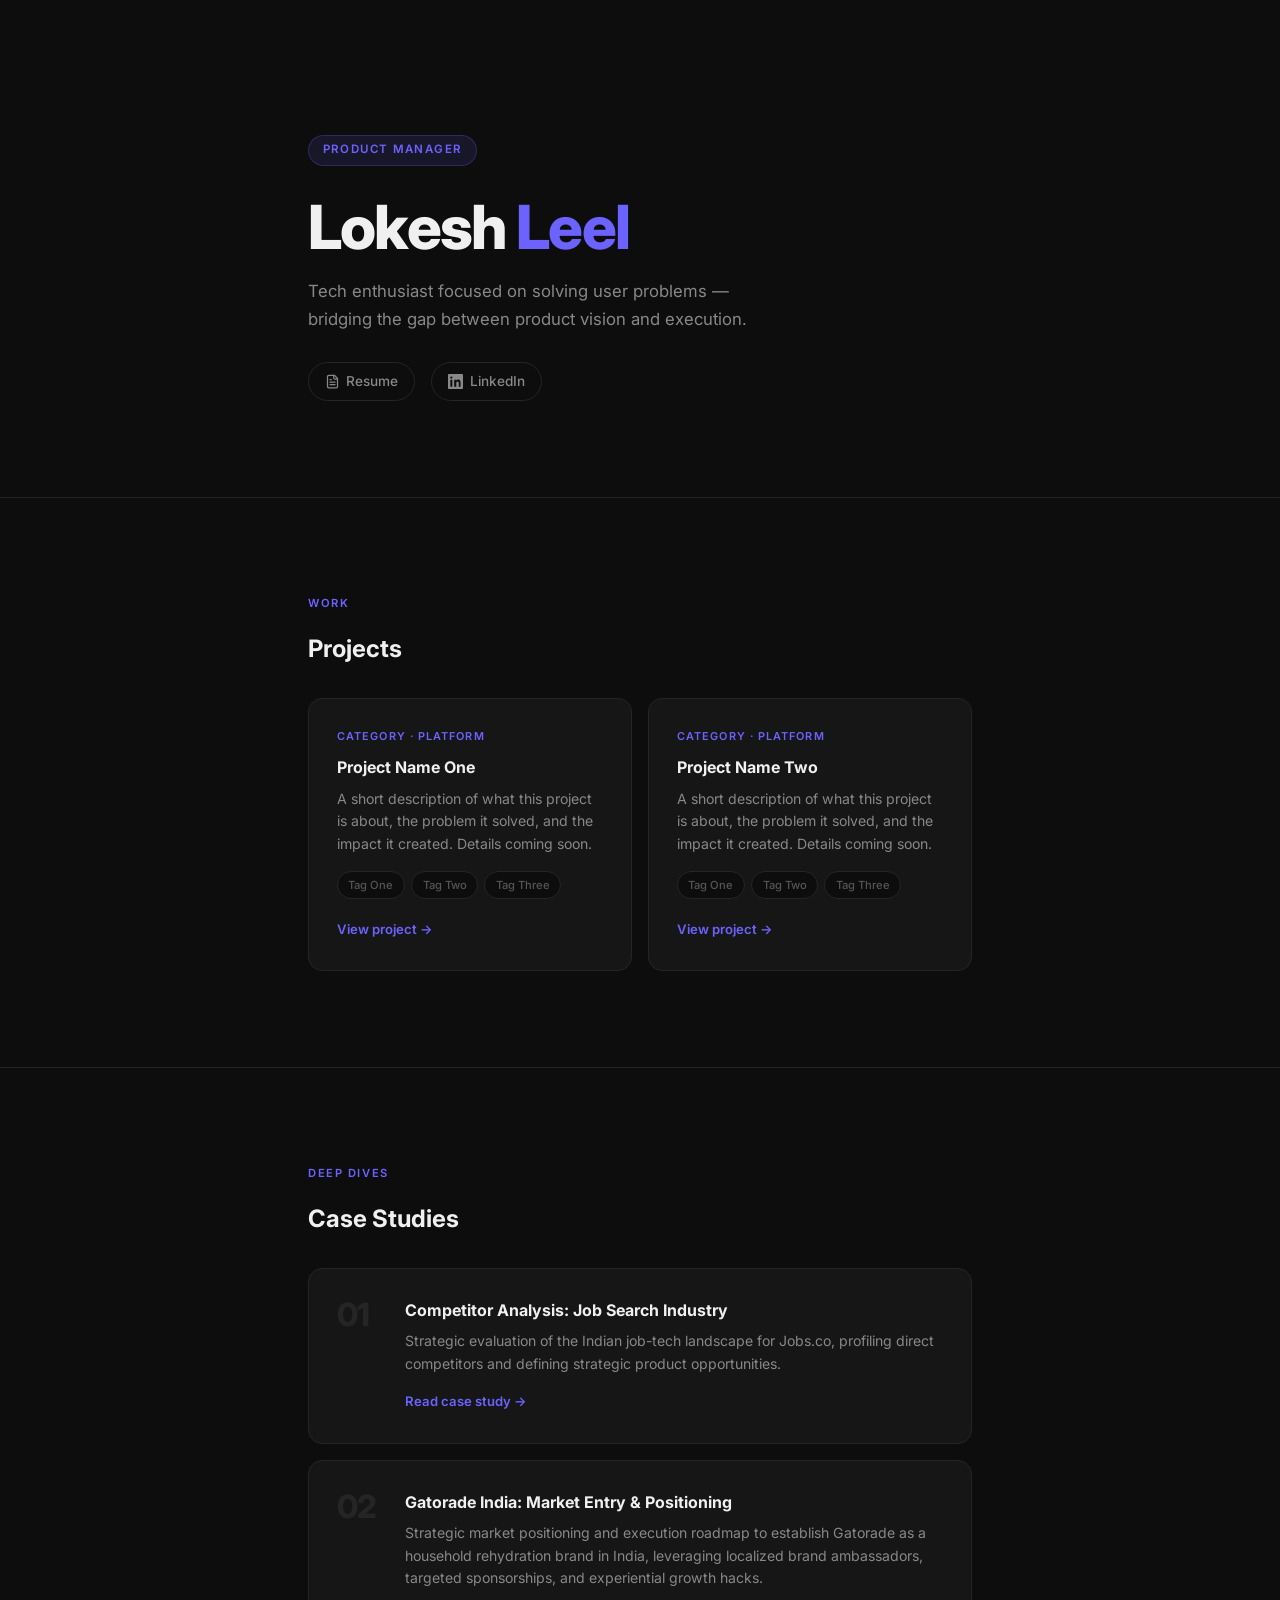
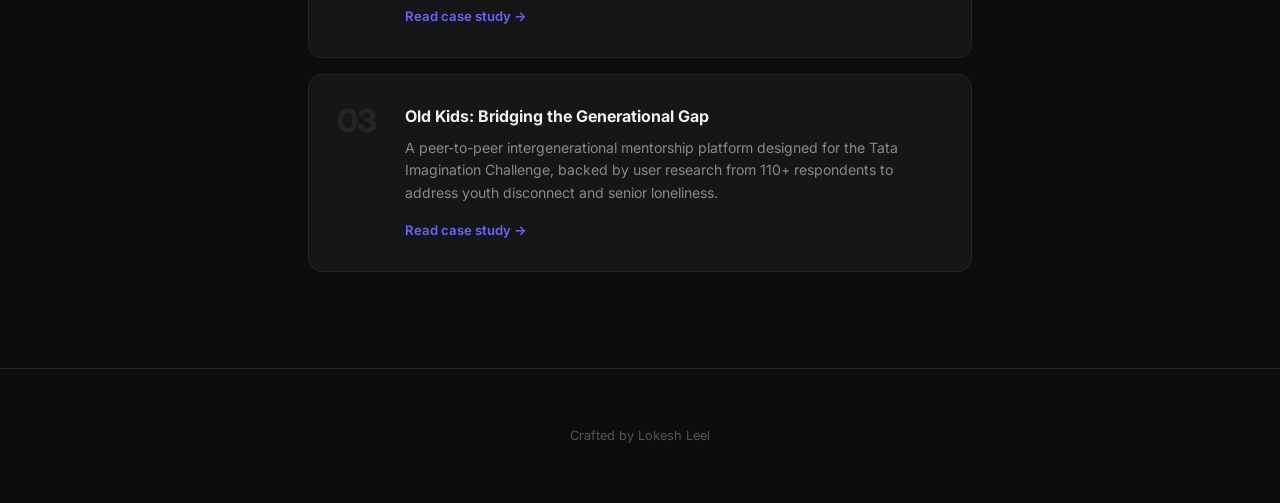
==== commit 1dca24de: "Make cards clickable and remove email from footer" ====
--- a/index.html
+++ b/index.html
@@ -92,7 +92,7 @@
       <div class="card-grid">
 
         <!-- Project 1 — placeholder -->
-        <article class="card" id="project-1">
+        <a class="card" id="project-1" href="/project01/">
           <p class="card-tag">Category · Platform</p>
           <h3 class="card-title">Project Name One</h3>
           <p class="card-desc">
@@ -104,11 +104,11 @@
             <span class="chip">Tag Two</span>
             <span class="chip">Tag Three</span>
           </div>
-          <a class="card-link active" href="/project01/">View project →</a>
-        </article>
+          <span class="card-link active">View project →</span>
+        </a>
 
         <!-- Project 2 — placeholder -->
-        <article class="card" id="project-2">
+        <a class="card" id="project-2" href="/project02/">
           <p class="card-tag">Category · Platform</p>
           <h3 class="card-title">Project Name Two</h3>
           <p class="card-desc">
@@ -120,8 +120,8 @@
             <span class="chip">Tag Two</span>
             <span class="chip">Tag Three</span>
           </div>
-          <a class="card-link active" href="/project02/">View project →</a>
-        </article>
+          <span class="card-link active">View project →</span>
+        </a>
 
       </div>
     </div>
@@ -140,40 +140,40 @@
       <div class="case-grid">
 
         <!-- Case Study 1 -->
-        <article class="case-card" id="case-study-1">
+        <a class="case-card" id="case-study-1" href="/casestudy01/">
           <div class="case-num" aria-hidden="true">01</div>
           <div class="case-body">
             <h3 class="case-title">Competitor Analysis: Job Search Industry</h3>
             <p class="case-teaser">
               Strategic evaluation of the Indian job-tech landscape for Jobs.co, profiling direct competitors and defining strategic product opportunities.
             </p>
-            <a class="card-link active" href="/casestudy01/">Read case study →</a>
-          </div>
-        </article>
+            <span class="card-link active">Read case study →</span>
+          </div>
+        </a>
 
         <!-- Case Study 2 -->
-        <article class="case-card" id="case-study-2">
+        <a class="case-card" id="case-study-2" href="/casestudy02/">
           <div class="case-num" aria-hidden="true">02</div>
           <div class="case-body">
             <h3 class="case-title">Gatorade India: Market Entry & Positioning</h3>
             <p class="case-teaser">
               Strategic market positioning and execution roadmap to establish Gatorade as a household rehydration brand in India, leveraging localized brand ambassadors, targeted sponsorships, and experiential growth hacks.
             </p>
-            <a class="card-link active" href="/casestudy02/">Read case study →</a>
-          </div>
-        </article>
+            <span class="card-link active">Read case study →</span>
+          </div>
+        </a>
 
         <!-- Case Study 3 -->
-        <article class="case-card" id="case-study-3">
+        <a class="case-card" id="case-study-3" href="/casestudy03/">
           <div class="case-num" aria-hidden="true">03</div>
           <div class="case-body">
             <h3 class="case-title">Old Kids: Bridging the Generational Gap</h3>
             <p class="case-teaser">
               A peer-to-peer intergenerational mentorship platform designed for the Tata Imagination Challenge, backed by user research from 110+ respondents to address youth disconnect and senior loneliness.
             </p>
-            <a class="card-link active" href="/casestudy03/">Read case study →</a>
-          </div>
-        </article>
+            <span class="card-link active">Read case study →</span>
+          </div>
+        </a>
 
       </div>
     </div>
@@ -239,8 +239,6 @@
       <p>
         Crafted by <a href="https://www.linkedin.com/in/leellokesh/" target="_blank" rel="noopener noreferrer">Lokesh
           Leel</a>
-        &nbsp;·&nbsp;
-        <a href="mailto:hello@lokeshleel.space">hello@lokeshleel.space</a>
       </p>
     </div>
   </footer>
--- a/style.css
+++ b/style.css
@@ -185,18 +185,24 @@
 }
 
 .card {
+  display: block;
+  text-decoration: none;
+  color: inherit;
   background: var(--surface);
   border: 1px solid var(--border);
   border-radius: var(--radius-md);
   padding: var(--space-md);
   transition: transform var(--transition), border-color var(--transition), background var(--transition);
-  cursor: default;
 }
 
 .card:hover {
   transform: translateY(-4px);
   border-color: rgba(108, 99, 255, 0.35);
   background: var(--surface-hover);
+}
+
+.card:hover .card-link {
+  opacity: 0.75;
 }
 
 .card-tag {
@@ -276,6 +282,8 @@
   display: flex;
   gap: var(--space-md);
   align-items: flex-start;
+  text-decoration: none;
+  color: inherit;
   transition: transform var(--transition), border-color var(--transition), background var(--transition);
 }
 
@@ -283,6 +291,10 @@
   transform: translateY(-3px);
   border-color: rgba(108, 99, 255, 0.35);
   background: var(--surface-hover);
+}
+
+.case-card:hover .card-link {
+  opacity: 0.75;
 }
 
 .case-num {
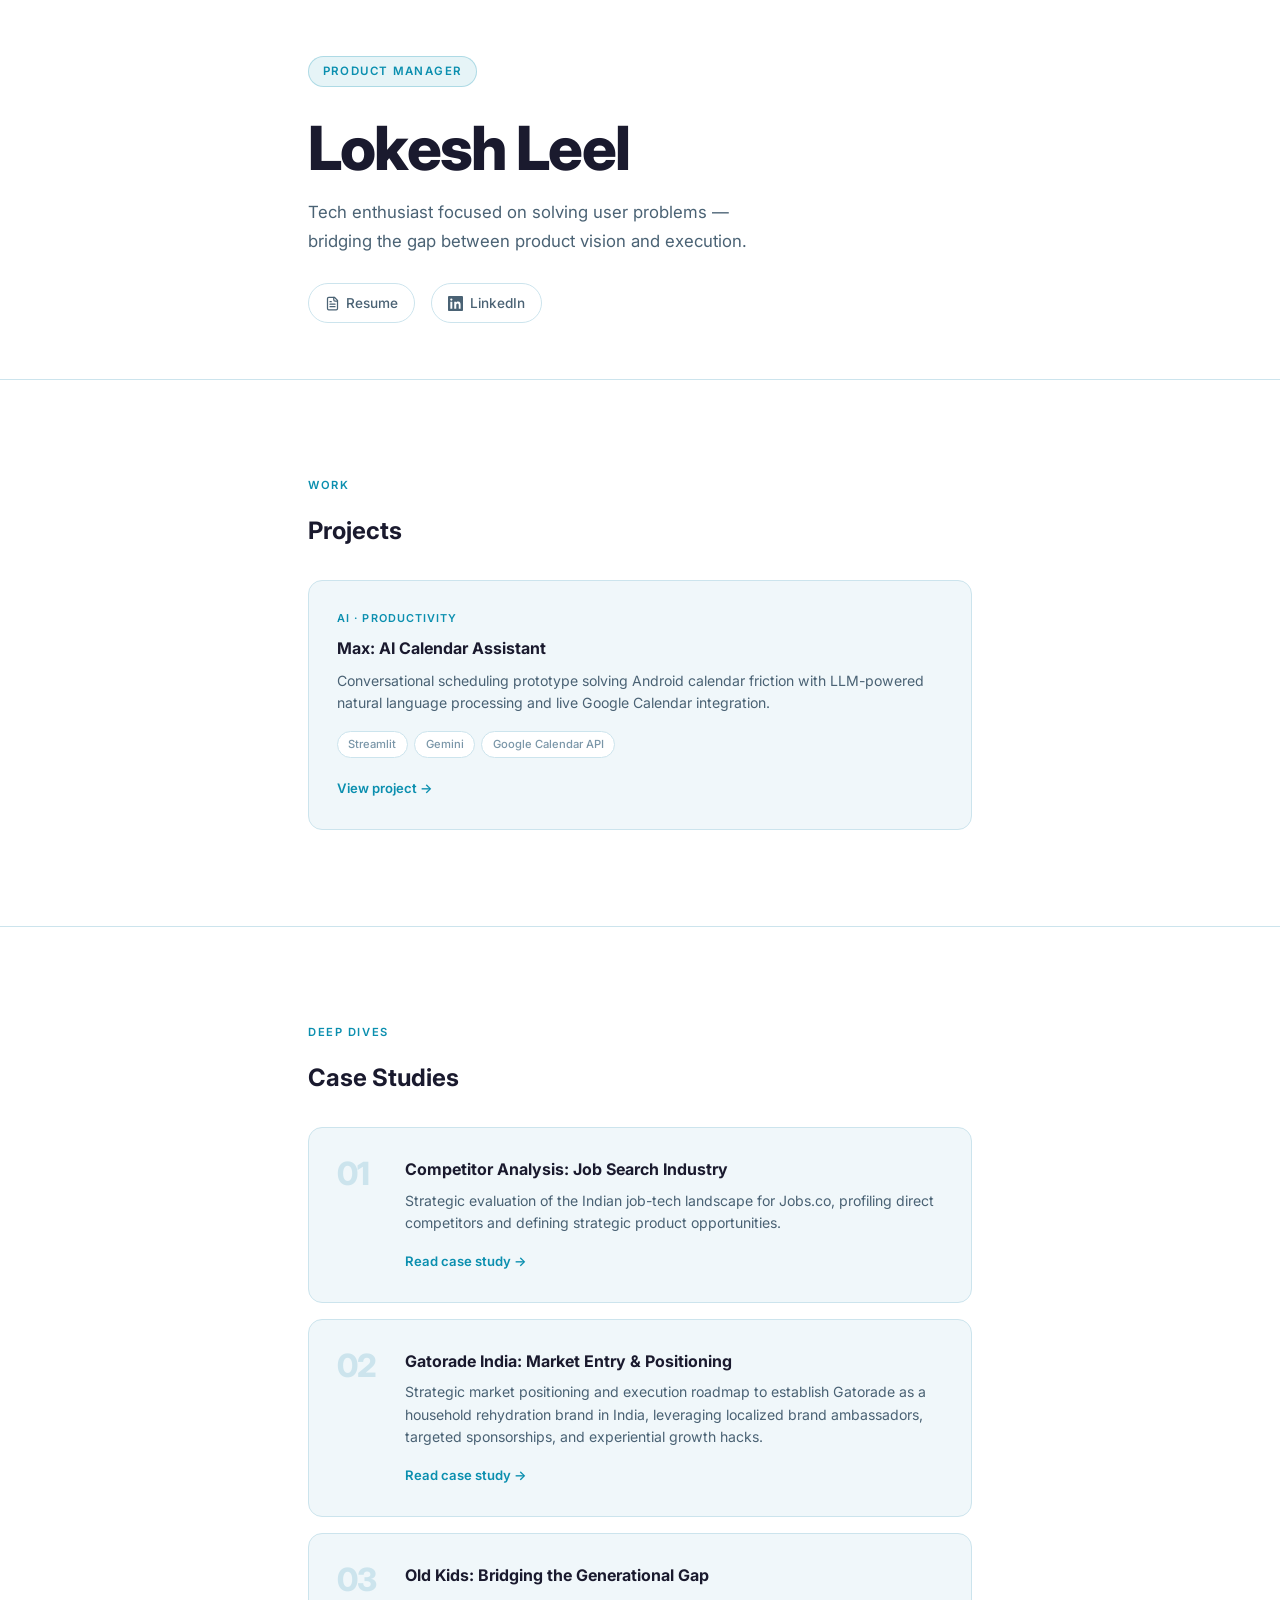
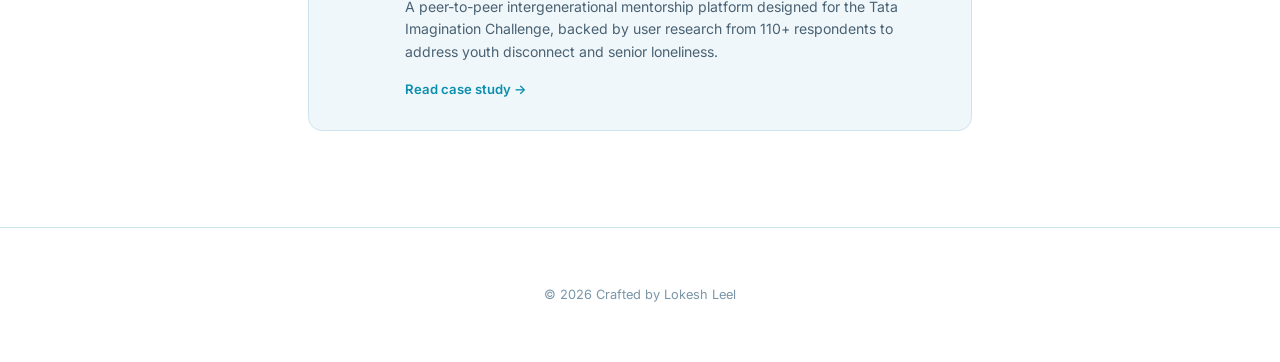
==== commit 2df2448b: "Update portfolio projects, styling, and resume" ====
--- a/index.html
+++ b/index.html
@@ -28,6 +28,12 @@
 
 <body>
 
+  <!-- ═══ SPLIT LAYOUT WRAPPER ═══ -->
+  <div id="split-wrapper">
+
+    <!-- LEFT: Home content (becomes sidebar when detail is open) -->
+    <div id="home-panel">
+
   <!-- ════════════════════════════════
        HERO / NAME
   ════════════════════════════════ -->
@@ -48,10 +54,8 @@
 
       <div class="social-links fade-up">
 
-
-
         <!-- Resume -->
-        <a id="link-resume" class="social-link" href="Resume/Lokesh%20Leel%20-%20Professional%20Resume%20(PM).pdf"
+        <a id="link-resume" class="social-link" href="Resume/Lokesh%20Leel%20-%20PM%20Resume.pdf"
           target="_blank" rel="noopener noreferrer" aria-label="View Resume">
           <svg viewBox="0 0 24 24" fill="none" stroke="currentColor" stroke-width="2" stroke-linecap="round"
             stroke-linejoin="round" aria-hidden="true">
@@ -91,37 +95,36 @@
 
       <div class="card-grid">
 
-        <!-- Project 1 — placeholder -->
-        <a class="card" id="project-1" href="/project01/">
-          <p class="card-tag">Category · Platform</p>
-          <h3 class="card-title">Project Name One</h3>
+        <!-- Project 1 -->
+        <a class="card split-link" id="project-1" href="/project01/">
+          <p class="card-tag">AI · Productivity</p>
+          <h3 class="card-title">Max: AI Calendar Assistant</h3>
           <p class="card-desc">
-            A short description of what this project is about, the problem it solved, and the impact it created. Details
-            coming soon.
+            Conversational scheduling prototype solving Android calendar friction with LLM-powered natural language processing and live Google Calendar integration.
           </p>
           <div class="chip-row">
-            <span class="chip">Tag One</span>
-            <span class="chip">Tag Two</span>
-            <span class="chip">Tag Three</span>
+            <span class="chip">Streamlit</span>
+            <span class="chip">Gemini</span>
+            <span class="chip">Google Calendar API</span>
           </div>
           <span class="card-link active">View project →</span>
         </a>
 
-        <!-- Project 2 — placeholder -->
-        <a class="card" id="project-2" href="/project02/">
-          <p class="card-tag">Category · Platform</p>
-          <h3 class="card-title">Project Name Two</h3>
+        <!-- Project 2 — OrangePod (Temporarily commented out)
+        <a class="card split-link" id="project-2" href="/project02/">
+          <p class="card-tag">Early-Stage Startup · Operations &amp; Delivery</p>
+          <h3 class="card-title">OrangePod: Scaling Client Delivery &amp; SLA Alignment</h3>
           <p class="card-desc">
-            A short description of what this project is about, the problem it solved, and the impact it created. Details
-            coming soon.
+            Streamlined product delivery, client onboarding, and design review loops across multi-channel client accounts, driving an 87% reduction in complaints within 3 months.
           </p>
           <div class="chip-row">
-            <span class="chip">Tag One</span>
-            <span class="chip">Tag Two</span>
-            <span class="chip">Tag Three</span>
+            <span class="chip">Product Operations</span>
+            <span class="chip">Client Management</span>
+            <span class="chip">Service Delivery</span>
           </div>
           <span class="card-link active">View project →</span>
         </a>
+        -->
 
       </div>
     </div>
@@ -140,7 +143,7 @@
       <div class="case-grid">
 
         <!-- Case Study 1 -->
-        <a class="case-card" id="case-study-1" href="/casestudy01/">
+        <a class="case-card split-link" id="case-study-1" href="/casestudy01/">
           <div class="case-num" aria-hidden="true">01</div>
           <div class="case-body">
             <h3 class="case-title">Competitor Analysis: Job Search Industry</h3>
@@ -152,10 +155,10 @@
         </a>
 
         <!-- Case Study 2 -->
-        <a class="case-card" id="case-study-2" href="/casestudy02/">
+        <a class="case-card split-link" id="case-study-2" href="/casestudy02/">
           <div class="case-num" aria-hidden="true">02</div>
           <div class="case-body">
-            <h3 class="case-title">Gatorade India: Market Entry & Positioning</h3>
+            <h3 class="case-title">Gatorade India: Market Entry &amp; Positioning</h3>
             <p class="case-teaser">
               Strategic market positioning and execution roadmap to establish Gatorade as a household rehydration brand in India, leveraging localized brand ambassadors, targeted sponsorships, and experiential growth hacks.
             </p>
@@ -164,7 +167,7 @@
         </a>
 
         <!-- Case Study 3 -->
-        <a class="case-card" id="case-study-3" href="/casestudy03/">
+        <a class="case-card split-link" id="case-study-3" href="/casestudy03/">
           <div class="case-num" aria-hidden="true">03</div>
           <div class="case-body">
             <h3 class="case-title">Old Kids: Bridging the Generational Gap</h3>
@@ -237,12 +240,178 @@
   <footer>
     <div class="container">
       <p>
-        Crafted by <a href="https://www.linkedin.com/in/leellokesh/" target="_blank" rel="noopener noreferrer">Lokesh
+        &copy; 2026 Crafted by <a href="https://www.linkedin.com/in/leellokesh/" target="_blank" rel="noopener noreferrer">Lokesh
           Leel</a>
       </p>
     </div>
   </footer>
 
+    </div><!-- /home-panel -->
+
+    <!-- RIGHT: Detail panel (hidden until a card is clicked) -->
+    <div id="detail-panel">
+      <div id="detail-header">
+        <button id="detail-close" aria-label="Close detail view">
+          <svg width="18" height="18" viewBox="0 0 24 24" fill="none" stroke="currentColor" stroke-width="2.5" stroke-linecap="round" stroke-linejoin="round"><line x1="18" y1="6" x2="6" y2="18"></line><line x1="6" y1="6" x2="18" y2="18"></line></svg>
+          Close
+        </button>
+      </div>
+      <div id="detail-content">
+        <!-- Fetched page content injected here -->
+      </div>
+    </div>
+
+  </div><!-- /split-wrapper -->
+
+  <script>
+  (function() {
+    const wrapper     = document.getElementById('split-wrapper');
+    const homePanel   = document.getElementById('home-panel');
+    const detailPanel = document.getElementById('detail-panel');
+    const detailContent = document.getElementById('detail-content');
+    const closeBtn    = document.getElementById('detail-close');
+
+    const cache = {};
+    let activeHref = null;
+
+    function isMobile() { return window.innerWidth < 900; }
+
+    // Intercept clicks on split-link cards
+    document.querySelectorAll('.split-link').forEach(function(link) {
+      link.addEventListener('click', function(e) {
+        if (isMobile()) return; // let default navigation happen on mobile
+        e.preventDefault();
+        openDetail(this.getAttribute('href'), this);
+      });
+    });
+
+    closeBtn.addEventListener('click', function() { closeDetail(); });
+
+    // Handle browser back/forward
+    window.addEventListener('popstate', function(e) {
+      if (e.state && e.state.detailHref) {
+        openDetail(e.state.detailHref, null, true);
+      } else {
+        closeDetail(true);
+      }
+    });
+
+    function openDetail(href, clickedCard, isPopstate) {
+      if (activeHref === href) return;
+      activeHref = href;
+
+      // Mark active card
+      document.querySelectorAll('.split-link').forEach(function(l) { l.classList.remove('split-active'); });
+      if (clickedCard) {
+        clickedCard.classList.add('split-active');
+        // Scroll the clicked card into view in the sidebar
+        setTimeout(function() {
+          clickedCard.scrollIntoView({ behavior: 'smooth', block: 'nearest' });
+        }, 350);
+      } else {
+        var match = document.querySelector('.split-link[href="' + href + '"]');
+        if (match) match.classList.add('split-active');
+      }
+
+      // Activate split layout
+      wrapper.classList.add('split-open');
+
+      // Push browser state
+      if (!isPopstate) {
+        history.pushState({ detailHref: href }, '', href);
+      }
+
+      // Load content
+      if (cache[href]) {
+        renderDetail(cache[href]);
+      } else {
+        detailContent.innerHTML = '<div class="detail-loading"><div class="detail-spinner"></div></div>';
+        var fetchUrl = href + 'index.html';
+        fetch(fetchUrl)
+          .then(function(r) { return r.text(); })
+          .then(function(html) {
+            cache[href] = html;
+            if (activeHref === href) renderDetail(html);
+          })
+          .catch(function() {
+            detailContent.innerHTML = '<p style="padding:2rem;color:var(--text-muted);">Could not load content.</p>';
+          });
+      }
+
+      // Scroll detail panel to top
+      detailPanel.scrollTop = 0;
+    }
+
+    function renderDetail(html) {
+      var parser = new DOMParser();
+      var doc = parser.parseFromString(html, 'text/html');
+
+      var main = doc.querySelector('main');
+      var styles = doc.querySelectorAll('style');
+
+      var rendered = '';
+      styles.forEach(function(s) { rendered += s.outerHTML; });
+      if (main) {
+        rendered += main.innerHTML;
+      } else {
+        var body = doc.body.cloneNode(true);
+        var hdr = body.querySelector('header');
+        var ftr = body.querySelector('footer');
+        if (hdr) hdr.remove();
+        if (ftr) ftr.remove();
+        rendered += body.innerHTML;
+      }
+
+      detailContent.innerHTML = rendered;
+
+      // Re-attach toggle handlers for collapsible sections
+      detailContent.querySelectorAll('.toggle-header').forEach(function(th) {
+        th.addEventListener('click', function() {
+          this.closest('.toggle-container').classList.toggle('active');
+        });
+      });
+
+      // Fix relative image paths — detail pages use relative paths like "images/foo.png"
+      // We need to rewrite them relative to the source page
+      if (activeHref) {
+        detailContent.querySelectorAll('img').forEach(function(img) {
+          var src = img.getAttribute('src');
+          if (src && !src.startsWith('/') && !src.startsWith('http')) {
+            img.setAttribute('src', activeHref + src);
+          }
+        });
+        // Fix relative href for download links too
+        detailContent.querySelectorAll('a[href]').forEach(function(a) {
+          var href = a.getAttribute('href');
+          if (href && !href.startsWith('/') && !href.startsWith('http') && !href.startsWith('#') && !href.startsWith('mailto:')) {
+            a.setAttribute('href', activeHref + href);
+          }
+        });
+      }
+    }
+
+    function closeDetail(isPopstate) {
+      wrapper.classList.remove('split-open');
+      document.querySelectorAll('.split-link').forEach(function(l) { l.classList.remove('split-active'); });
+      activeHref = null;
+
+      if (!isPopstate) {
+        history.pushState(null, '', '/');
+      }
+    }
+
+    // On page load, if URL matches a detail page, open it
+    var path = window.location.pathname;
+    if (path !== '/' && path !== '/index.html') {
+      var match = document.querySelector('.split-link[href="' + path + '"]');
+      if (match && !isMobile()) {
+        history.replaceState({ detailHref: path }, '', path);
+        openDetail(path, match, true);
+      }
+    }
+  })();
+  </script>
+
 </body>
 
-</html>+</html>
--- a/style.css
+++ b/style.css
@@ -6,15 +6,15 @@
 }
 
 :root {
-  --bg:           #0d0d0d;
-  --surface:      #161616;
-  --surface-hover:#1e1e1e;
-  --border:       #252525;
-  --accent:       #6c63ff;
-  --accent-dim:   rgba(108, 99, 255, 0.12);
-  --text-primary: #f0f0f0;
-  --text-secondary: #888;
-  --text-muted:   #555;
+  --bg:           #ffffff;
+  --surface:      #f0f7fa;
+  --surface-hover:#e2f0f5;
+  --border:       #cce4ed;
+  --accent:       #0b8faf;
+  --accent-dim:   rgba(11, 143, 175, 0.10);
+  --text-primary: #1a1a2e;
+  --text-secondary: #4a6274;
+  --text-muted:   #7a96a8;
 
   --space-xs:  0.5rem;
   --space-sm:  1rem;
@@ -99,8 +99,8 @@
 
 /* ===== HERO ===== */
 #hero {
-  padding-top: calc(var(--space-xl) * 1.4);
-  padding-bottom: var(--space-xl);
+  padding-top: var(--space-lg);
+  padding-bottom: var(--space-lg);
   border-top: none;
 }
 
@@ -112,7 +112,7 @@
   text-transform: uppercase;
   color: var(--accent);
   background: var(--accent-dim);
-  border: 1px solid rgba(108, 99, 255, 0.25);
+  border: 1px solid rgba(11, 143, 175, 0.25);
   border-radius: 999px;
   padding: 0.3rem 0.85rem;
   margin-bottom: var(--space-md);
@@ -128,7 +128,7 @@
 }
 
 .hero-name span {
-  color: var(--accent);
+  color: inherit;
 }
 
 .hero-bio {
@@ -178,12 +178,6 @@
   gap: var(--space-sm);
 }
 
-@media (min-width: 560px) {
-  .card-grid {
-    grid-template-columns: 1fr 1fr;
-  }
-}
-
 .card {
   display: block;
   text-decoration: none;
@@ -197,7 +191,7 @@
 
 .card:hover {
   transform: translateY(-4px);
-  border-color: rgba(108, 99, 255, 0.35);
+  border-color: rgba(11, 143, 175, 0.35);
   background: var(--surface-hover);
 }
 
@@ -289,7 +283,7 @@
 
 .case-card:hover {
   transform: translateY(-3px);
-  border-color: rgba(108, 99, 255, 0.35);
+  border-color: rgba(11, 143, 175, 0.35);
   background: var(--surface-hover);
 }
 
@@ -419,3 +413,234 @@
     font-size: 1.4rem;
   }
 }
+
+
+/* ===== SPLIT VIEW LAYOUT ===== */
+#split-wrapper {
+  display: flex;
+  min-height: 100vh;
+  position: relative;
+}
+
+#home-panel {
+  flex: 1;
+  min-width: 0;
+  transition: flex 0.4s cubic-bezier(0.4, 0, 0.2, 1),
+              max-width 0.4s cubic-bezier(0.4, 0, 0.2, 1);
+}
+
+#detail-panel {
+  position: fixed;
+  top: 0;
+  right: 0;
+  bottom: 0;
+  width: 0;
+  opacity: 0;
+  overflow-y: auto;
+  overflow-x: hidden;
+  background: var(--bg);
+  border-left: 1px solid var(--border);
+  transition: width 0.4s cubic-bezier(0.4, 0, 0.2, 1),
+              opacity 0.3s ease;
+  z-index: 100;
+}
+
+/* When split is open */
+.split-open #home-panel {
+  flex: 0 0 510px;
+  max-width: 510px;
+  overflow-y: auto;
+  height: 100vh;
+  position: sticky;
+  top: 0;
+}
+
+.split-open #detail-panel {
+  width: calc(100% - 510px);
+  opacity: 1;
+}
+
+/* Compact the home panel in sidebar mode */
+.split-open #home-panel .container {
+  max-width: 100%;
+  padding: 0 var(--space-sm);
+}
+
+.split-open #home-panel #hero {
+  padding-top: var(--space-lg);
+  padding-bottom: var(--space-md);
+}
+
+.split-open #home-panel .hero-name {
+  font-size: 1.6rem;
+}
+
+.split-open #home-panel .hero-bio {
+  font-size: 0.88rem;
+  margin-bottom: var(--space-sm);
+}
+
+.split-open #home-panel .social-links {
+  gap: 0.5rem;
+}
+
+.split-open #home-panel .social-link {
+  font-size: 0.78rem;
+  padding: 0.35rem 0.75rem;
+}
+
+.split-open #home-panel .social-link svg {
+  width: 12px;
+  height: 12px;
+}
+
+.split-open #home-panel .section-label {
+  font-size: 0.65rem;
+}
+
+.split-open #home-panel .section-title {
+  font-size: 1.15rem;
+  margin-bottom: var(--space-sm);
+}
+
+.split-open #home-panel section {
+  padding: var(--space-md) 0;
+}
+
+/* Cards compact in sidebar */
+.split-open #home-panel .card-grid {
+  grid-template-columns: 1fr;
+  gap: 0.5rem;
+}
+
+.split-open #home-panel .card {
+  padding: var(--space-sm);
+}
+
+.split-open #home-panel .card-tag {
+  font-size: 0.6rem;
+  margin-bottom: 0.25rem;
+}
+
+.split-open #home-panel .card-title {
+  font-size: 0.88rem;
+  margin-bottom: 0.25rem;
+}
+
+.split-open #home-panel .card-desc {
+  display: none;
+}
+
+.split-open #home-panel .chip-row {
+  display: none;
+}
+
+.split-open #home-panel .card-link {
+  font-size: 0.75rem;
+}
+
+/* Case cards compact */
+.split-open #home-panel .case-card {
+  padding: var(--space-sm);
+  gap: var(--space-sm);
+}
+
+.split-open #home-panel .case-num {
+  font-size: 1.2rem;
+  min-width: 1.8rem;
+}
+
+.split-open #home-panel .case-title {
+  font-size: 0.88rem;
+  margin-bottom: 0.2rem;
+}
+
+.split-open #home-panel .case-teaser {
+  display: none;
+}
+
+/* Active card highlight */
+.split-link.split-active {
+  border-color: var(--accent) !important;
+  background: var(--accent-dim) !important;
+  transform: none !important;
+}
+
+/* Compact footer in sidebar */
+.split-open #home-panel footer {
+  padding: var(--space-sm) 0;
+  font-size: 0.72rem;
+}
+
+/* Detail panel header (close button) */
+#detail-header {
+  position: sticky;
+  top: 0;
+  z-index: 10;
+  background: var(--bg);
+  border-bottom: 1px solid var(--border);
+  padding: 0.6rem 1.5rem;
+  display: flex;
+  align-items: center;
+}
+
+#detail-close {
+  display: inline-flex;
+  align-items: center;
+  gap: 0.4rem;
+  background: none;
+  border: 1px solid var(--border);
+  border-radius: 999px;
+  padding: 0.4rem 1rem;
+  font-size: 0.82rem;
+  font-weight: 600;
+  color: var(--text-secondary);
+  cursor: pointer;
+  font-family: inherit;
+  transition: color var(--transition), border-color var(--transition), background var(--transition);
+}
+
+#detail-close:hover {
+  color: var(--text-primary);
+  border-color: var(--accent);
+  background: var(--accent-dim);
+}
+
+#detail-content {
+  padding: 0 1.5rem 3rem;
+}
+
+/* Loading spinner */
+.detail-loading {
+  display: flex;
+  justify-content: center;
+  align-items: center;
+  padding: 6rem 0;
+}
+
+.detail-spinner {
+  width: 28px;
+  height: 28px;
+  border: 3px solid var(--border);
+  border-top-color: var(--accent);
+  border-radius: 50%;
+  animation: spin 0.6s linear infinite;
+}
+
+@keyframes spin {
+  to { transform: rotate(360deg); }
+}
+
+/* Mobile: hide split, stay normal */
+@media (max-width: 899px) {
+  #detail-panel {
+    display: none !important;
+  }
+  .split-open #home-panel {
+    flex: 1;
+    max-width: 100%;
+    overflow: visible;
+    height: auto;
+    position: static;
+  }
+}
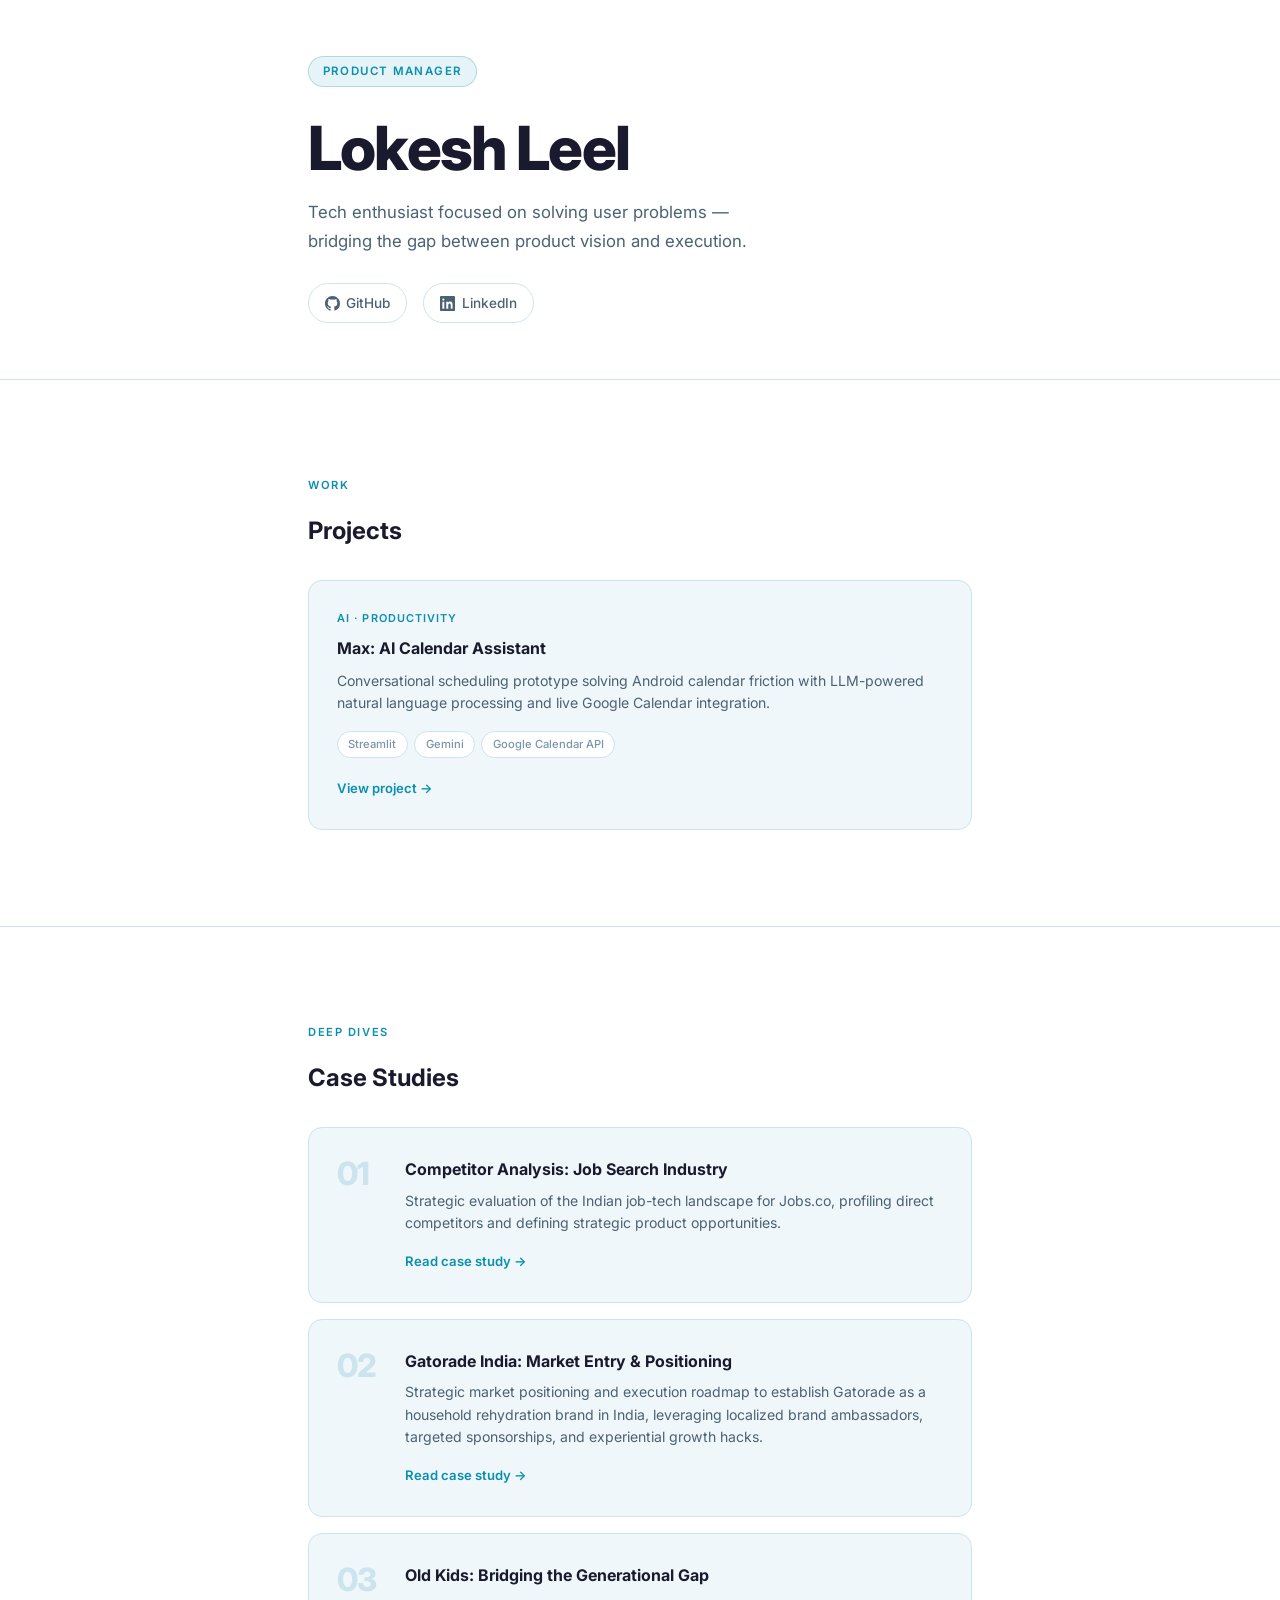
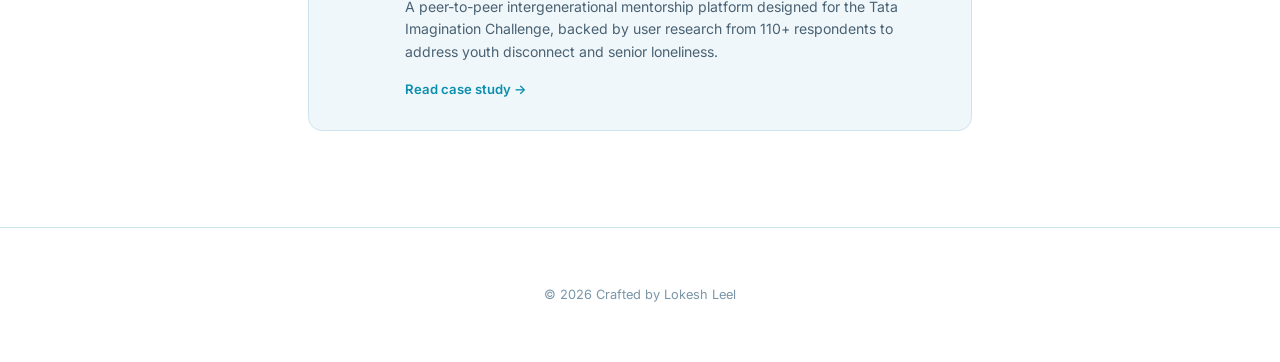
==== commit e05ff34e: "Replace resume with GitHub link and rename project/case-study routes" ====
--- a/index.html
+++ b/index.html
@@ -54,18 +54,14 @@
 
       <div class="social-links fade-up">
 
-        <!-- Resume -->
-        <a id="link-resume" class="social-link" href="Resume/Lokesh%20Leel%20-%20PM%20Resume.pdf"
-          target="_blank" rel="noopener noreferrer" aria-label="View Resume">
-          <svg viewBox="0 0 24 24" fill="none" stroke="currentColor" stroke-width="2" stroke-linecap="round"
-            stroke-linejoin="round" aria-hidden="true">
-            <path d="M15 2H6a2 2 0 0 0-2 2v16a2 2 0 0 0 2 2h12a2 2 0 0 0 2-2V7Z" />
-            <path d="M14 2v4a2 2 0 0 0 2 2h4" />
-            <path d="M10 9H8" />
-            <path d="M16 13H8" />
-            <path d="M16 17H8" />
+        <!-- GitHub -->
+        <a id="link-github" class="social-link" href="https://github.com/lokeshleel16"
+          target="_blank" rel="noopener noreferrer" aria-label="GitHub profile">
+          <svg viewBox="0 0 24 24" fill="currentColor" aria-hidden="true">
+            <path
+              d="M12 0C5.37 0 0 5.37 0 12c0 5.31 3.435 9.795 8.205 11.385.6.105.825-.255.825-.57 0-.285-.015-1.23-.015-2.235-3.015.555-3.795-.735-4.035-1.41-.135-.345-.72-1.41-1.23-1.695-.42-.225-1.02-.78-.015-.795.945-.015 1.62.87 1.845 1.23 1.08 1.815 2.805 1.305 3.495.99.105-.78.42-1.305.765-1.605-2.67-.3-5.46-1.335-5.46-5.925 0-1.305.465-2.385 1.23-3.225-.12-.3-.54-1.53.12-3.18 0 0 1.005-.315 3.3 1.23.96-.27 1.98-.405 3-.405s2.04.135 3 .405c2.295-1.56 3.3-1.23 3.3-1.23.66 1.65.24 2.88.12 3.18.765.84 1.23 1.905 1.23 3.225 0 4.605-2.805 5.625-5.475 5.925.435.375.81 1.095.81 2.22 0 1.605-.015 2.895-.015 3.3 0 .315.225.69.825.57A12.02 12.02 0 0 0 24 12c0-6.63-5.37-12-12-12z" />
           </svg>
-          Resume
+          GitHub
         </a>
 
         <!-- LinkedIn -->
@@ -96,7 +92,7 @@
       <div class="card-grid">
 
         <!-- Project 1 -->
-        <a class="card split-link" id="project-1" href="/project01/">
+        <a class="card split-link" id="project-1" href="/max-ai-calendar/">
           <p class="card-tag">AI · Productivity</p>
           <h3 class="card-title">Max: AI Calendar Assistant</h3>
           <p class="card-desc">
@@ -143,7 +139,7 @@
       <div class="case-grid">
 
         <!-- Case Study 1 -->
-        <a class="case-card split-link" id="case-study-1" href="/casestudy01/">
+        <a class="case-card split-link" id="case-study-1" href="/competitor-analysis/">
           <div class="case-num" aria-hidden="true">01</div>
           <div class="case-body">
             <h3 class="case-title">Competitor Analysis: Job Search Industry</h3>
@@ -155,7 +151,7 @@
         </a>
 
         <!-- Case Study 2 -->
-        <a class="case-card split-link" id="case-study-2" href="/casestudy02/">
+        <a class="case-card split-link" id="case-study-2" href="/gatorade-india/">
           <div class="case-num" aria-hidden="true">02</div>
           <div class="case-body">
             <h3 class="case-title">Gatorade India: Market Entry &amp; Positioning</h3>
@@ -167,7 +163,7 @@
         </a>
 
         <!-- Case Study 3 -->
-        <a class="case-card split-link" id="case-study-3" href="/casestudy03/">
+        <a class="case-card split-link" id="case-study-3" href="/tata-imagination-challenge/">
           <div class="case-num" aria-hidden="true">03</div>
           <div class="case-body">
             <h3 class="case-title">Old Kids: Bridging the Generational Gap</h3>
